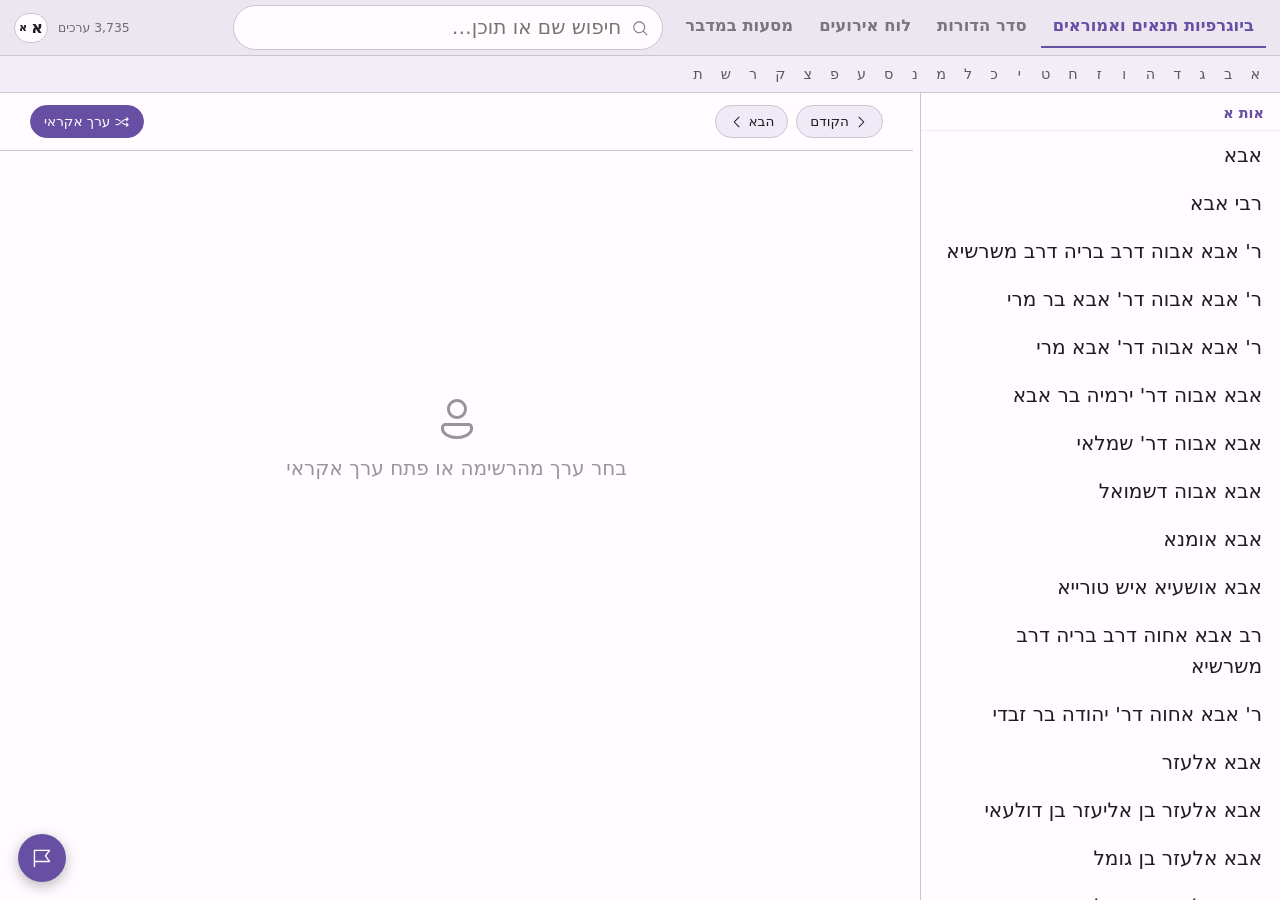
==== src/index.html @ cc77c382 "גרסה ראשונה במאגר" ====
<!DOCTYPE html>
<html lang="he" dir="rtl">
<head>
<meta charset="UTF-8" />
<meta name="viewport" content="width=device-width, initial-scale=1.0" />
<title>ביוגרפיות תנאים ואמוראים</title>
<link rel="stylesheet" href="css/style.css" />
</head>
<body>
<div class="wrap">
  <div class="topbar">
    <div class="tabs" id="tabs">
      <button class="tab active" type="button" data-tab="bio">ביוגרפיות תנאים ואמוראים</button>
      <button class="tab" type="button" data-tab="seder">סדר הדורות</button>
      <button class="tab" type="button" data-tab="events">לוח אירועים</button>
      <button class="tab" type="button" data-tab="masaot">מסעות במדבר</button>
    </div>
    <label class="search" id="bioSearch">
      <span class="ic" id="searchIcon"></span>
      <input id="q" type="search" placeholder="חיפוש שם או תוכן…" autocomplete="off" />
      <button class="clearbtn" id="clearBtn" type="button" hidden aria-label="נקה חיפוש" title="נקה חיפוש"></button>
    </label>
    <label class="search" id="sederSearch">
      <span class="ic" id="sederSIcon"></span>
      <input id="sederQ" type="search" placeholder="חיפוש שם, אירוע או תקופה…" autocomplete="off" />
      <button class="clearbtn" id="sederClear" type="button" hidden aria-label="נקה חיפוש" title="נקה חיפוש"></button>
    </label>
    <label class="search" id="eventsSearch">
      <span class="ic" id="eventsSIcon"></span>
      <input id="eventsQ" type="search" placeholder="חיפוש אירוע, מקור או תאריך…" autocomplete="off" />
      <button class="clearbtn" id="eventsClear" type="button" hidden aria-label="נקה חיפוש" title="נקה חיפוש"></button>
    </label>
    <label class="search" id="masaotSearch">
      <span class="ic" id="masaotSIcon"></span>
      <input id="masaotQ" type="search" placeholder="חיפוש תחנה, פרשה או מקור…" autocomplete="off" />
      <button class="clearbtn" id="masaotClear" type="button" hidden aria-label="נקה חיפוש" title="נקה חיפוש"></button>
    </label>
    <span id="count"></span>
    <span id="sederCount" class="seder-count"></span>
    <span id="eventsCount" class="seder-count"></span>
    <span id="masaotCount" class="seder-count"></span>
    <button class="fontbtn" id="fontBtn" title="גופן וגודל טקסט" aria-label="גופן וגודל טקסט">א<span style="font-size:.7em">א</span></button>
    <div class="fontpanel" id="fontPanel" hidden>
      <div class="fp-row">
        <label for="fpFamily">גופן</label>
        <input id="fpFamily" class="fp-family" list="fpFontList" placeholder="ברירת מחדל (גופן המערכת)" autocomplete="off" spellcheck="false" />
        <datalist id="fpFontList">
          <option value="David"></option>
          <option value="Frank Ruhl Libre"></option>
          <option value="FrankRuhlCLM"></option>
          <option value="Narkisim"></option>
          <option value="Gisha"></option>
          <option value="Miriam"></option>
          <option value="Arial"></option>
          <option value="Times New Roman"></option>
          <option value="Calibri"></option>
          <option value="Segoe UI"></option>
        </datalist>
        <button class="fp-load" id="fpLoadFonts" type="button">טען את כל הגופנים שבמחשב</button>
        <div class="fp-hint" id="fpFontHint">אפשר להקליד שם של כל גופן שמותקן במחשב, או לבחור מהרשימה.</div>
      </div>
      <div class="fp-row">
        <label class="fp-check"><input type="checkbox" id="fpHeadings" /> החל גם על הכותרות והממשק</label>
      </div>
      <div class="fp-row">
        <label for="fpSize">גודל טקסט</label>
        <div class="fp-size">
          <input type="range" id="fpSize" min="14" max="30" step="1" />
          <span class="fp-val" id="fpSizeVal"></span>
        </div>
      </div>
      <div class="fp-row">
        <button class="fp-reset" id="fpReset">איפוס לברירת מחדל</button>
      </div>
    </div>
  </div>
  <nav class="azbar" id="azbar"></nav>
  <div class="main" id="main">
    <section class="pane-list">
      <div class="scroll" id="scroll">
        <div class="list" id="list"></div>
      </div>
    </section>
    <div class="divider" id="divider" title="גרור לכוונון רוחב העמודה"></div>
    <section class="pane-detail" id="detail">
      <div class="detail-nav" id="dnav" hidden>
        <button class="navbtn navlist" id="navList"></button>
        <button class="navbtn" id="navBack" title="הערך הקודם שנצפה"></button>
        <button class="navbtn" id="navFwd" title="הערך הבא / אקראי"></button>
        <span class="spacer"></span>
        <button class="navbtn rand" id="navRand"></button>
      </div>
      <div class="dcontent" id="dcontent">
        <div class="placeholder"><span class="big" id="phIcon"></span>
          <div>בחר ערך מהרשימה או פתח ערך אקראי</div></div>
      </div>
    </section>
  </div>
  <div class="seder-view" id="sederView" hidden>
    <div class="seder-layout">
      <nav class="sidenav" id="sederNav"></nav>
      <div class="seder-wrap" id="sederApp"></div>
    </div>
    <div class="scrim" id="sederScrim"></div>
    <aside class="drawer" id="sederDrawer">
      <div class="drawer-head">
        <button class="drawer-close" id="sederDrawerClose" aria-label="סגור"></button>
        <div class="t" id="sederDrawerTitle"></div>
      </div>
      <div class="drawer-body" id="sederDrawerBody"></div>
    </aside>
  </div>
  <div class="seder-view events-view" id="eventsView" hidden>
    <div class="seder-layout">
      <nav class="sidenav" id="eventsNav"></nav>
      <div class="seder-wrap" id="eventsApp"></div>
    </div>
  </div>
  <div class="seder-view masaot-view" id="masaotView" hidden>
    <div class="seder-layout">
      <nav class="sidenav" id="masaotNav"></nav>
      <div class="seder-wrap" id="masaotApp"></div>
    </div>
  </div>
</div>

<!-- כפתור צף: דיווח על שגיאה בתוכן (פינה שמאלית-תחתונה) -->
<button class="report-fab" id="reportFab" type="button" title="דיווח על שגיאה בתוכן" aria-label="דיווח על שגיאה בתוכן"></button>

<!-- חלונית דיווח על שגיאה בתוכן -->
<div class="report-overlay" id="reportOverlay" hidden>
  <div class="report-modal" role="dialog" aria-modal="true" aria-labelledby="reportTitle">
    <div class="report-head">
      <span class="report-head-ic" id="reportHeadIc"></span>
      <div class="report-head-text">
        <div class="report-title" id="reportTitle">דיווח על שגיאה בתוכן</div>
        <div class="report-subtitle">עזרו לנו לשפר את דיוק הביוגרפיות</div>
      </div>
      <button class="report-close" id="reportClose" type="button" aria-label="סגור"></button>
    </div>

    <div class="report-body">
      <div class="report-context" id="reportContext" hidden></div>

      <div class="rf-group">
        <label class="rf-label" for="rfName">שם מלא <span class="rf-req">*</span></label>
        <input class="rf-input" type="text" id="rfName" placeholder="ישראל ישראלי" autocomplete="name">
      </div>

      <div class="rf-group">
        <label class="rf-label" for="rfEmail">כתובת מייל <span class="rf-req">*</span></label>
        <input class="rf-input" type="email" id="rfEmail" placeholder="israel@example.com" autocomplete="email" dir="ltr">
      </div>

      <div class="rf-group">
        <label class="rf-label" for="rfDetails">פרטי הדיווח <span class="rf-req">*</span></label>
        <textarea class="rf-input rf-textarea" id="rfDetails" placeholder="תארו את השגיאה — באיזה ערך, מה כתוב, ומה התיקון הנכון."></textarea>
      </div>

      <div class="report-status" id="reportStatus"></div>
    </div>

    <div class="report-actions">
      <button class="rf-btn rf-btn-send" id="rfSend" type="button"></button>
      <button class="rf-btn rf-btn-cancel" id="rfCancel" type="button">ביטול</button>
    </div>
  </div>
</div>

<script src="data/bio-data.js"></script>
<script src="data/bio-enrich.js"></script>
<script src="data/events-data.js"></script>
<script src="data/masaot-data.js"></script>
<script src="seder-hadorot/seder-list.js"></script>
<script src="js/icons.js"></script>
<script src="js/common.js"></script>
<script src="js/app.js"></script>
</body>
</html>
---- src/css/style.css ----
:root{
  /* ערכי ברירת מחדל — יוחלפו בזמן ריצה מתוך plugin.boot / theme.changed */
  --c-primary:#6750A4; --c-on-primary:#fff;
  --c-surface:#FFFBFE; --c-on-surface:#1C1B1F;
  --c-surface-2:#F3EDF7; --c-topbar:#ECE6F0; --c-outline:#CAC4D0;
  --c-primary-subtle:rgba(103,80,164,.10); --c-error:#B3261E;
  /* גופנים זהים לתוסף סידורון */
  --ui-font:system-ui,-apple-system,'Segoe UI','Noto Sans Hebrew',sans-serif;
  --prayer-font:system-ui,-apple-system,'Segoe UI','Noto Sans Hebrew',sans-serif;
  --fs:20px; --fs-ui:20px; --radius:14px;
}
*{box-sizing:border-box}
html,body{height:100%;margin:0}
html,body{overflow-y:auto}            /* חובה ל-WebView של אוצריא */
body{
  direction:rtl; font-family:var(--prayer-font); font-size:var(--fs);
  background:var(--c-surface); color:var(--c-on-surface);
  line-height:1.55; overflow-x:hidden;
}
/* ממשק (סרגלים, כפתורים, חיפוש) — גופן ה-UI */
.topbar, .azbar, .navbtn, #count{font-family:var(--ui-font)}

/* ---- מבנה ---- */
.wrap{display:flex; flex-direction:column; height:100%}
.main{flex:1; display:flex; min-height:0; position:relative}
.pane-list{
  width:360px; min-width:150px; max-width:75%;
  display:flex; flex-direction:column; border-left:1px solid var(--c-outline);
}
.scroll{flex:1; overflow-y:auto; overflow-x:hidden; position:relative}
.pane-detail{flex:1; min-width:0; overflow-y:auto; padding:0}

/* ---- מפריד נגרר בין עמודת השמות לתוכן ---- */
.divider{
  flex:0 0 7px; align-self:stretch; cursor:col-resize; position:relative; z-index:6;
  background:transparent; touch-action:none; -webkit-user-select:none; user-select:none;
}
.divider::before{
  content:""; position:absolute; top:0; bottom:0; right:50%; width:2px;
  transform:translateX(50%); background:transparent; transition:background .12s;
}
.divider:hover::before, .divider.dragging::before{background:var(--c-primary)}

/* ---- פאנל בחירת גופן ---- */
.fontpanel{
  position:absolute; top:calc(100% + 6px); inset-inline-end:10px; z-index:30;
  width:250px; background:var(--c-surface); color:var(--c-on-surface);
  border:1px solid var(--c-outline); border-radius:12px;
  box-shadow:0 8px 28px rgba(0,0,0,.18); padding:12px 14px;
  font-family:var(--ui-font); font-size:.8em;
}
.fontpanel[hidden]{display:none}
.fontpanel .fp-row{display:flex; flex-direction:column; gap:5px; margin-bottom:12px}
.fontpanel .fp-row:last-child{margin-bottom:0}
.fontpanel label{font-weight:700; opacity:.8}
.fontpanel select,
.fontpanel .fp-family{
  font:inherit; padding:6px 8px; border-radius:8px; width:100%;
  border:1px solid var(--c-outline); background:var(--c-surface); color:inherit;
}
.fontpanel .fp-load{
  font:inherit; font-size:.92em; cursor:pointer; width:100%; margin-top:6px;
  padding:6px 8px; border-radius:8px; border:1px solid var(--c-outline);
  background:var(--c-primary-subtle); color:inherit; transition:background .12s, color .12s;
}
.fontpanel .fp-load:hover:not(:disabled){background:var(--c-primary); color:var(--c-on-primary)}
.fontpanel .fp-load:disabled{opacity:.6; cursor:default}
.fontpanel .fp-hint{font-size:.82em; opacity:.6; margin-top:6px; line-height:1.35}
.fontpanel .fp-check{display:flex; align-items:center; gap:7px; cursor:pointer; font-weight:700; opacity:.85}
.fontpanel .fp-check input{accent-color:var(--c-primary); width:auto; cursor:pointer; margin:0}
.fontpanel .fp-size{display:flex; align-items:center; gap:8px}
.fontpanel input[type=range]{flex:1; accent-color:var(--c-primary)}
.fontpanel .fp-val{min-width:42px; text-align:center; opacity:.7}
.fontpanel .fp-reset{
  font:inherit; cursor:pointer; width:100%; padding:7px; border-radius:8px;
  border:1px solid var(--c-outline); background:var(--c-primary-subtle); color:inherit;
}
.fontpanel .fp-reset:hover{background:var(--c-primary); color:var(--c-on-primary)}

/* ---- סרגל עליון + חיפוש ---- */
.topbar{
  display:flex; align-items:center; gap:10px; position:relative;
  padding:5px 14px; background:var(--c-topbar);
  border-bottom:1px solid var(--c-outline); font-size:var(--fs-ui);
}
.topbar h1{font-size:.9em; margin:0; font-weight:700; white-space:nowrap; opacity:.85}
.search{
  flex:0 1 430px; display:flex; align-items:center; gap:8px; cursor:text;
  background:var(--c-surface); border:1.5px solid var(--c-outline);
  border-radius:999px; padding:5px 13px; transition:border-color .15s;
}
.search:focus-within{border-color:var(--c-primary)}
.search input{flex:1; border:0; outline:0; background:transparent; font:inherit; color:inherit; min-width:0}
.search .ic{opacity:.55; display:inline-flex; pointer-events:none}
/* הסתרת כפתור הניקוי המובנה של הדפדפן (✕ כחול) — משתמשים באייקון FluentUI במקום */
.search input::-webkit-search-cancel-button,
.search input::-webkit-search-decoration{ -webkit-appearance:none; appearance:none; display:none; }
.search .clearbtn{
  flex:0 0 auto; display:inline-flex; align-items:center; justify-content:center;
  border:0; padding:0; margin:0; background:transparent; color:inherit;
  cursor:pointer; opacity:.5; border-radius:50%; transition:opacity .12s;
}
.search .clearbtn:hover{opacity:.9}
.search .clearbtn[hidden]{display:none}
#count{font-size:.62em; opacity:.6; white-space:nowrap; margin-inline-start:auto}
/* כפתור גופן */
.fontbtn{
  font-family:var(--ui-font); font-size:.8em; font-weight:700; cursor:pointer;
  display:inline-flex; align-items:center; justify-content:center; gap:4px;
  background:var(--c-surface); color:var(--c-on-surface);
  border:1.5px solid var(--c-outline); border-radius:999px;
  width:34px; height:30px; flex:0 0 auto; transition:border-color .15s,background .15s;
}
.fontbtn:hover{border-color:var(--c-primary); background:var(--c-primary-subtle)}

/* ---- מתג טאבים (ביוגרפיות / סדר הדורות) ---- */
.tabs{display:flex; gap:2px; flex:0 0 auto; font-family:var(--ui-font)}
.tabs .tab{
  font:inherit; font-size:.82em; font-weight:700; cursor:pointer; white-space:nowrap;
  background:transparent; color:var(--c-on-surface); opacity:.55;
  border:0; border-bottom:2.5px solid transparent; padding:6px 12px 7px;
  transition:opacity .12s, border-color .12s, color .12s;
}
.tabs .tab:hover{opacity:.85}
.tabs .tab.active{opacity:1; color:var(--c-primary); border-bottom-color:var(--c-primary)}

/* ---- תצוגת סדר הדורות (טאב נפרד) ---- */
.seder-view{flex:1; min-height:0; overflow-y:auto; overflow-x:hidden; background:var(--c-surface); font-size:var(--fs-ui)}
.seder-view[hidden]{display:none}
.main[hidden]{display:none}   /* גובר על .main{display:flex} */

/* מונה הערכים של סדר הדורות (בסרגל העליון, כמו #count) */
.seder-count{font-size:.62em; opacity:.6; white-space:nowrap; margin-inline-start:auto}

/* פריסה: ניווט בצד ימין + תוכן */
.seder-layout{display:flex; align-items:flex-start}
.seder-view .sidenav{flex:0 0 230px; position:sticky; top:0; align-self:flex-start;
  max-height:calc(100vh - 56px); overflow-y:auto; padding:14px 10px;
  border-inline-start:1px solid var(--c-outline); font-family:var(--ui-font)}
.seder-view .sn-title{font-size:.72em; font-weight:700; opacity:.5; padding:0 8px 6px}
.seder-view .sn-item{display:block; width:100%; text-align:start; cursor:pointer; border:0;
  background:transparent; color:var(--c-on-surface); font:inherit; font-size:.78em;
  padding:7px 10px; border-radius:8px; margin-bottom:1px; line-height:1.3;
  overflow-wrap:anywhere; word-break:break-word;
  border-inline-end:3px solid transparent; transition:background .1s, color .1s}
.seder-view .sn-item:hover{background:var(--c-primary-subtle)}
.seder-view .sn-item.active{background:var(--c-primary-subtle); color:var(--c-primary);
  font-weight:700; border-inline-end-color:var(--c-primary)}
.seder-wrap{flex:1; max-width:760px; margin:0 auto; padding:6px 18px 60px; min-width:0}

/* כותרת תקופה + ציר זמן */
.seder-view .period{position:sticky; top:0; z-index:3; display:flex; align-items:center; gap:10px;
  font-family:var(--ui-font); font-weight:700; font-size:.95em; color:var(--c-primary);
  background:var(--c-surface); padding:14px 2px 8px; margin-top:8px; overflow-wrap:anywhere}
.seder-view .period::after{content:""; flex:1; height:2px; background:var(--c-primary-subtle); border-radius:2px}
.seder-view .sanchor{height:0; overflow:hidden}
.seder-view .tl{position:relative; padding-inline-start:4px}
.seder-view .tl::before{content:""; position:absolute; top:2px; bottom:6px; right:16px; width:2px;
  background:linear-gradient(var(--c-primary-subtle),var(--c-outline),var(--c-primary-subtle))}
.seder-view .item{position:relative; display:flex; align-items:flex-start; gap:13px;
  padding:7px 6px 7px 4px; border-radius:12px; transition:background .12s}
.seder-view .item:hover{background:var(--c-primary-subtle)}
.seder-view .dot{position:relative; z-index:1; flex:0 0 auto; width:34px; height:34px; border-radius:50%;
  display:flex; align-items:center; justify-content:center; color:var(--c-primary);
  background:var(--c-surface); border:2px solid var(--c-primary)}
.seder-view .dot svg{display:block}
.seder-view .body{flex:1; padding-top:3px; min-width:0}
.seder-view .line{display:flex; align-items:center; gap:9px; flex-wrap:wrap}
.seder-view .nm{font-weight:600}
.seder-view .yr{font-family:var(--ui-font); font-size:.82em; font-weight:700; color:var(--c-primary);
  background:var(--c-primary-subtle); border:0; border-radius:999px; padding:3px 12px;
  white-space:nowrap; letter-spacing:.3px; cursor:pointer; transition:background .1s}
.seder-view .yr:hover{background:var(--c-primary); color:var(--c-on-primary)}
/* טולטיפ מעוצב (במקום ה-title המובנה של הדפדפן) */
.seder-view .yr[data-tip]{position:relative}
.seder-view .yr[data-tip]::after{
  content:attr(data-tip); position:absolute; top:calc(100% + 8px); right:50%; transform:translateX(50%);
  background:var(--c-on-surface); color:var(--c-surface); font-family:var(--ui-font);
  font-size:11px; font-weight:600; letter-spacing:0; white-space:nowrap; padding:4px 9px; border-radius:7px;
  box-shadow:0 3px 12px rgba(0,0,0,.24); z-index:25; pointer-events:none; opacity:0; transition:opacity .12s}
.seder-view .yr[data-tip]::before{
  content:""; position:absolute; top:calc(100% + 3px); right:50%; transform:translateX(50%) rotate(45deg);
  width:9px; height:9px; background:var(--c-on-surface); z-index:25; pointer-events:none; opacity:0; transition:opacity .12s}
.seder-view .yr[data-tip]:hover::after,
.seder-view .yr[data-tip]:hover::before{opacity:1; transition-delay:.3s}
.seder-view .desc{font-size:.82em; opacity:.6; margin-top:2px}
.seder-view .empty{padding:40px; text-align:center; opacity:.5; font-family:var(--ui-font)}

/* חלונית "בני התקופה" — נפתחת משמאל */
.seder-view .scrim{position:fixed; inset:0; background:rgba(0,0,0,.28); z-index:39;
  opacity:0; pointer-events:none; transition:opacity .2s}
.seder-view .scrim.open{opacity:1; pointer-events:auto}
.seder-view .drawer{position:fixed; top:0; bottom:0; left:0; width:360px; max-width:86vw;
  background:var(--c-surface); color:var(--c-on-surface); box-shadow:4px 0 28px rgba(0,0,0,.22);
  transform:translateX(-100%); transition:transform .22s; z-index:40; display:flex; flex-direction:column}
.seder-view .drawer.open{transform:none}
.seder-view .drawer-head{display:flex; align-items:center; gap:10px; padding:13px 16px; font-family:var(--ui-font);
  background:var(--c-surface-2); border-bottom:1px solid var(--c-outline)}
.seder-view .drawer-head .t{flex:1; font-weight:700; font-size:.9em}
.seder-view .drawer-head .t small{display:block; font-weight:400; opacity:.6; font-size:.8em}
.seder-view .drawer-close{cursor:pointer; border:0; background:transparent; color:inherit; display:inline-flex; opacity:.6}
.seder-view .drawer-close:hover{opacity:1}
.seder-view .drawer-body{flex:1; overflow-y:auto; padding:4px 0}
.seder-view .d-row{display:flex; align-items:center; gap:10px; padding:8px 16px; border-bottom:1px solid var(--c-outline)}
.seder-view .d-ic{flex:0 0 auto; width:28px; height:28px; border-radius:50%; display:flex; align-items:center;
  justify-content:center; color:var(--c-primary); background:var(--c-surface-2)}
.seder-view .d-ic svg{display:block}
.seder-view .d-nm{flex:1; font-weight:600}
.seder-view .d-nm small{font-weight:400; opacity:.6}
.seder-view .d-yr{font-family:var(--ui-font); font-size:.72em; font-weight:700; color:var(--c-primary)}

/* החלפת פקדי הסרגל העליון לפי הטאב הפעיל (כפתור הגופן נשאר בכל המצבים) */
body.mode-seder .azbar,
body.mode-events .azbar,
body.mode-seder #bioSearch,
body.mode-events #bioSearch,
body.mode-seder #count,
body.mode-events #count{display:none}
body:not(.mode-seder) #sederSearch,
body:not(.mode-seder) #sederCount{display:none}
body:not(.mode-events) #eventsSearch,
body:not(.mode-events) #eventsCount{display:none}
body.mode-masaot .azbar,
body.mode-masaot #bioSearch,
body.mode-masaot #count{display:none}
body:not(.mode-masaot) #masaotSearch,
body:not(.mode-masaot) #masaotCount{display:none}

/* ---- תצוגת "לוח אירועים" (בנויה על מבנה seder-view המשותף) ---- */
.events-view .evdesc{opacity:1; font-size:.92em; margin-top:3px}
.events-view .evsrc{opacity:.6; font-size:.9em}

/* ---- תגית פרשה (בסדר הדורות ובמסעות) ---- */
.seder-view .prsh{font-family:var(--ui-font); font-size:.72em; font-weight:700; color:var(--c-primary);
  background:var(--c-surface); border:1px solid var(--c-primary); border-radius:999px; padding:2px 10px; white-space:nowrap; margin-inline-start:4px; cursor:pointer}
.seder-view .prsh:hover{background:var(--c-primary); color:var(--c-on-primary)}
.masaot-view .item{cursor:pointer}
.masaot-view .item:hover{background:var(--c-primary-subtle)}
/* ---- תצוגת "מסעות במדבר" (בנויה על מבנה seder-view המשותף) ---- */
.masaot-view .mnum{display:inline-flex; align-items:center; justify-content:center; min-width:22px; height:22px;
  padding:0 6px; border-radius:999px; background:var(--c-primary); color:var(--c-on-primary);
  font-family:var(--ui-font); font-size:.72em; font-weight:700; margin-inline-end:7px}
.masaot-view .mref{opacity:.6; font-size:.9em}

/* ---- סרגל אותיות אופקי ---- */
.azbar{
  display:flex; flex-wrap:nowrap; gap:2px; overflow-x:auto;
  padding:5px 12px; background:var(--c-surface-2);
  border-bottom:1px solid var(--c-outline); font-size:calc(var(--fs-ui) * .72); scrollbar-width:thin;
}
.azbar.hidden{display:none}
.azbar span{cursor:pointer; padding:2px 8px; border-radius:8px; opacity:.7; flex:0 0 auto; min-width:1.6em; text-align:center}
.azbar span:hover{background:var(--c-primary); color:var(--c-on-primary); opacity:1}

/* ---- רשימה ---- */
.list .letter{
  position:sticky; top:0; z-index:2;
  background:var(--c-surface); color:var(--c-primary);
  font-size:.72em; font-weight:700; padding:9px 16px 5px;
  border-bottom:1px solid var(--c-primary-subtle);
}
.row{
  display:flex; align-items:center; gap:8px;
  padding:8px 12px; margin:1px 6px; cursor:pointer;
  border-radius:9px; border-inline-end:3px solid transparent;
  transition:background .1s, color .1s;
}
.row:hover{background:var(--c-primary-subtle)}
.row.active{background:var(--c-primary-subtle); color:var(--c-primary); font-weight:700; border-inline-end-color:var(--c-primary)}
.row .nm{flex:1}
.badge{font-size:.62em; background:var(--c-primary); color:var(--c-on-primary); border-radius:999px; padding:1px 8px; opacity:.85}
.empty{padding:40px 16px; text-align:center; opacity:.6}

/* ---- סרגל ניווט בפאנל התוכן ---- */
.detail-nav{
  display:flex; gap:8px; align-items:center; flex-wrap:wrap;
  position:sticky; top:0; z-index:3; background:var(--c-surface);
  padding:12px 30px; border-bottom:1px solid var(--c-outline);
}
.dcontent{padding:18px 30px 32px}
.navbtn{
  font:inherit; font-size:calc(var(--fs-ui) * .68); cursor:pointer; white-space:nowrap;
  display:inline-flex; align-items:center; gap:4px;
  background:var(--c-primary-subtle); color:var(--c-on-surface);
  border:1px solid var(--c-outline); border-radius:999px; padding:5px 13px;
}
.navbtn:hover:not(:disabled){background:var(--c-primary); color:var(--c-on-primary)}
.navbtn:disabled{opacity:.35; cursor:default}
.navbtn.rand{background:var(--c-primary); color:var(--c-on-primary); border-color:var(--c-primary)}
.spacer{flex:1}

/* ---- ערך ---- */
.detail-head{display:flex; align-items:center; gap:14px; margin:0 0 18px}
.detail-ic{flex:0 0 auto; width:46px; height:46px; border-radius:50%;
  display:flex; align-items:center; justify-content:center;
  color:var(--c-primary); background:var(--c-primary-subtle)}
.detail-ic svg{display:block}
.detail-head-t{min-width:0}
.detail-name{font-size:1.5em; font-weight:700; color:var(--c-primary); margin:0}
.detail-sub{font-size:calc(var(--fs-ui) * .7); opacity:.55; margin-top:3px; font-family:var(--ui-font)}
.placeholder{height:60vh; display:flex; align-items:center; justify-content:center; flex-direction:column; gap:10px; opacity:.45; text-align:center}
.body{font-size:1.02em}

/* ---- העשרה: צ'יפים + מופעים + תיבת עובדה (תנאים/אמוראים נבחרים) ---- */
.meta-chips{display:flex; flex-wrap:wrap; gap:7px; margin:2px 0 12px; font-family:var(--ui-font); font-size:var(--fs-ui)}
.meta-chip{font-size:.6em; font-weight:700; border-radius:999px; padding:4px 12px;
  background:var(--c-primary-subtle); color:var(--c-primary); cursor:pointer; transition:background .1s, color .1s, box-shadow .1s}
.meta-chip:hover{background:var(--c-primary); color:var(--c-on-primary)}
.meta-chip.type{background:var(--c-primary); color:var(--c-on-primary)}
.meta-chip.type:hover{box-shadow:0 2px 6px rgba(0,0,0,.25)}
.meta-cite{font-family:var(--ui-font); font-size:calc(var(--fs-ui) * .62); opacity:.62; margin:-4px 0 14px}
.meta-cite b{color:var(--c-primary); opacity:1}
.meta-fact{display:flex; gap:12px; align-items:flex-start; background:var(--c-primary-subtle);
  border-radius:14px; padding:13px 15px; margin:0 0 16px; font-size:.92em}
.meta-fact .ic{flex:0 0 auto; width:30px; height:30px; border-radius:50%; background:var(--c-surface);
  color:var(--c-primary); display:inline-flex; align-items:center; justify-content:center}
.meta-fact .ic svg{display:block}

/* ---- קישורים ---- */
.xref{color:var(--c-primary); font-weight:600; cursor:pointer; text-decoration:none; border-bottom:1px dashed var(--c-primary)}
.xref:hover{background:var(--c-primary-subtle)}
.src{color:var(--c-primary); cursor:pointer; text-decoration:none; border-bottom:1px dotted var(--c-primary); opacity:.9}
.src:hover{background:var(--c-primary-subtle)}

/* ---- אייקונים ---- */
.ic-svg{display:inline-block; vertical-align:middle; flex:0 0 auto}

/* ===========================================================================
 *  דיווח על שגיאה בתוכן — כפתור צף + חלונית מודאל
 * ========================================================================= */
/* כפתור צף בפינה השמאלית-התחתונה */
.report-fab{
  position:fixed; left:18px; bottom:18px; z-index:50;
  width:48px; height:48px; border-radius:50%;
  display:inline-flex; align-items:center; justify-content:center;
  background:var(--c-primary); color:var(--c-on-primary);
  border:0; cursor:pointer; box-shadow:0 4px 14px rgba(0,0,0,.28);
  transition:transform .12s, box-shadow .12s, opacity .12s;
}
.report-fab:hover{transform:translateY(-2px); box-shadow:0 6px 18px rgba(0,0,0,.34)}
.report-fab:active{transform:translateY(0)}
.report-fab svg{display:block}

/* שכבת רקע + מרכוז */
.report-overlay{
  position:fixed; inset:0; z-index:60; display:flex; align-items:center; justify-content:center;
  padding:20px; background:rgba(0,0,0,.45); direction:rtl; font-family:var(--ui-font);
}
.report-overlay[hidden]{display:none}

/* החלונית עצמה */
.report-modal{
  width:100%; max-width:430px; max-height:calc(100vh - 40px); overflow-y:auto;
  background:var(--c-surface); color:var(--c-on-surface);
  border:1px solid var(--c-outline); border-radius:var(--radius);
  box-shadow:0 12px 40px rgba(0,0,0,.3);
  animation:reportIn .16s cubic-bezier(.4,0,.2,1);
}
@keyframes reportIn{from{opacity:0; transform:scale(.96) translateY(8px)} to{opacity:1; transform:none}}

/* כותרת */
.report-head{display:flex; align-items:flex-start; gap:12px; padding:16px 18px 12px; border-bottom:1px solid var(--c-outline)}
.report-head-ic{flex:0 0 auto; width:38px; height:38px; border-radius:50%;
  display:inline-flex; align-items:center; justify-content:center;
  background:var(--c-primary-subtle); color:var(--c-primary)}
.report-head-ic svg{display:block}
.report-head-text{flex:1; min-width:0}
.report-title{font-weight:700; font-size:1em; color:var(--c-primary)}
.report-subtitle{font-size:.72em; opacity:.6; margin-top:2px}
.report-close{flex:0 0 auto; cursor:pointer; border:0; background:transparent; color:inherit;
  display:inline-flex; opacity:.55; padding:2px; border-radius:8px; transition:opacity .12s, background .12s}
.report-close:hover{opacity:1; background:var(--c-primary-subtle)}

/* גוף */
.report-body{padding:14px 18px 4px}
.report-context{display:flex; align-items:center; gap:8px; font-size:.78em;
  background:var(--c-primary-subtle); color:var(--c-on-surface);
  border-radius:10px; padding:9px 12px; margin-bottom:14px}
.report-context[hidden]{display:none}
.report-context b{color:var(--c-primary)}

.rf-group{margin-bottom:13px}
.rf-label{display:block; font-size:.76em; font-weight:700; opacity:.75; margin-bottom:5px}
.rf-req{color:var(--c-error)}
.rf-input{
  width:100%; font:inherit; font-size:.86em; color:inherit;
  background:var(--c-surface); border:1.5px solid var(--c-outline); border-radius:10px;
  padding:10px 13px; outline:0; transition:border-color .15s, box-shadow .15s;
}
.rf-input:focus{border-color:var(--c-primary); box-shadow:0 0 0 2px var(--c-primary-subtle)}
.rf-input::placeholder{opacity:.5}
.rf-textarea{resize:vertical; min-height:110px; line-height:1.5}
input.rf-input[type=email]{text-align:right}

/* הודעת מצב */
.report-status{font-size:.8em; font-weight:600; border-radius:9px; padding:0; margin-top:2px; min-height:0}
.report-status.error{padding:9px 12px; margin-bottom:6px; color:var(--c-error); background:rgba(179,38,30,.1); border:1px solid rgba(179,38,30,.25)}
.report-status.success{padding:9px 12px; margin-bottom:6px; color:#1a6b1a; background:rgba(0,120,0,.1); border:1px solid rgba(0,120,0,.25)}
body.dark .report-status.success{color:#7dda7d}

/* כפתורי פעולה */
.report-actions{display:flex; flex-direction:column; gap:8px; padding:6px 18px 18px}
.rf-btn{font:inherit; font-size:.9em; font-weight:700; cursor:pointer; border-radius:999px;
  display:inline-flex; align-items:center; justify-content:center; gap:8px; padding:11px 20px;
  transition:opacity .15s, background .15s, box-shadow .15s}
.rf-btn-send{background:var(--c-primary); color:var(--c-on-primary); border:0}
.rf-btn-send:hover:not(:disabled){opacity:.9; box-shadow:0 2px 8px rgba(0,0,0,.18)}
.rf-btn-send:disabled{opacity:.4; cursor:default}
.rf-btn-send svg{display:block}
.rf-btn-cancel{background:transparent; color:var(--c-on-surface); border:1.5px solid var(--c-outline)}
.rf-btn-cancel:hover{background:var(--c-primary-subtle)}

/* ---- רספונסיבי (מובייל / מסך צר) ---- */
.navlist{display:none}
@media(max-width:720px){
  .divider{display:none}
  .pane-list{width:100%!important; max-width:100%; border:0}
  .pane-detail{position:absolute; inset:0; background:var(--c-surface);
    transform:translateX(-100%); transition:transform .25s; z-index:10}
  .main.show-detail .pane-detail{transform:translateX(0)}
  .navlist{display:inline-flex}
  .dcontent{padding:14px 16px 28px}
  .detail-nav{padding:10px 16px}
  .detail-ic{width:40px; height:40px}
  .detail-name{font-size:1.3em}
}
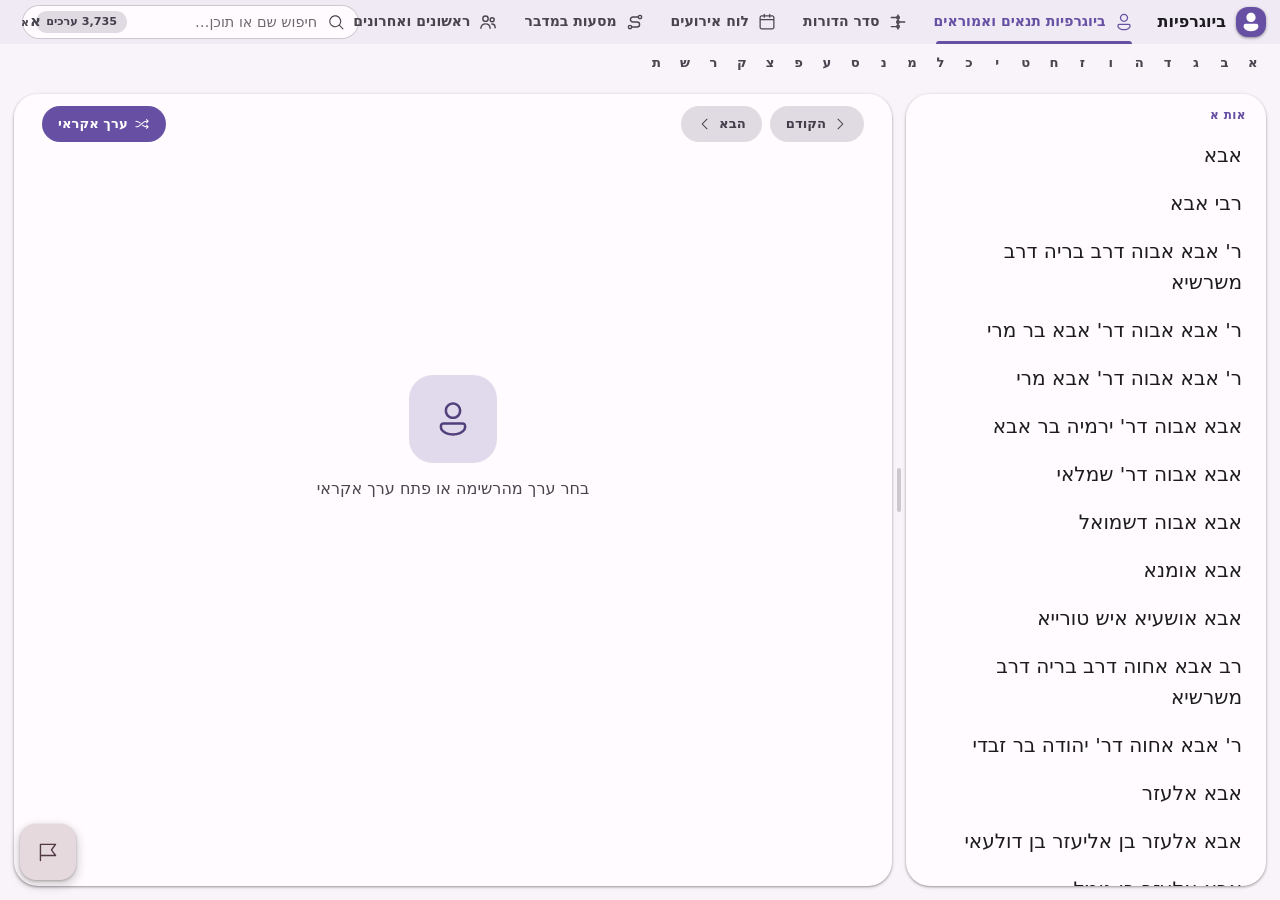
==== commit 36003b44: "ביוגרפיות v2.3.3: לשונית "ראשונים ואחרונים" ועיצוב מחדש - לשונית חדשה עם כ-56 אלף רבנים: חיפוש בשם/כ" ====
--- a/src/index.html
+++ b/src/index.html
@@ -5,41 +5,54 @@
 <meta name="viewport" content="width=device-width, initial-scale=1.0" />
 <title>ביוגרפיות תנאים ואמוראים</title>
 <link rel="stylesheet" href="css/style.css" />
+<link rel="stylesheet" href="css/rabbis.css" />
 </head>
 <body>
 <div class="wrap">
-  <div class="topbar">
-    <div class="tabs" id="tabs">
-      <button class="tab active" type="button" data-tab="bio">ביוגרפיות תנאים ואמוראים</button>
-      <button class="tab" type="button" data-tab="seder">סדר הדורות</button>
-      <button class="tab" type="button" data-tab="events">לוח אירועים</button>
-      <button class="tab" type="button" data-tab="masaot">מסעות במדבר</button>
+  <header class="topbar">
+    <div class="appbar">
+      <div class="brand"><span class="brand-ic" id="brandIc"></span><span class="brand-t">ביוגרפיות</span></div>
+      <div class="searches">
+        <label class="search" id="bioSearch">
+          <span class="ic" id="searchIcon"></span>
+          <input id="q" type="search" placeholder="חיפוש שם או תוכן…" autocomplete="off" />
+          <span id="count"></span>
+          <button class="clearbtn" id="clearBtn" type="button" hidden aria-label="נקה חיפוש" title="נקה חיפוש"></button>
+        </label>
+        <label class="search" id="sederSearch">
+          <span class="ic" id="sederSIcon"></span>
+          <input id="sederQ" type="search" placeholder="חיפוש שם, אירוע או תקופה…" autocomplete="off" />
+          <span id="sederCount" class="seder-count"></span>
+          <button class="clearbtn" id="sederClear" type="button" hidden aria-label="נקה חיפוש" title="נקה חיפוש"></button>
+        </label>
+        <label class="search" id="eventsSearch">
+          <span class="ic" id="eventsSIcon"></span>
+          <input id="eventsQ" type="search" placeholder="חיפוש אירוע, מקור או תאריך…" autocomplete="off" />
+          <span id="eventsCount" class="seder-count"></span>
+          <button class="clearbtn" id="eventsClear" type="button" hidden aria-label="נקה חיפוש" title="נקה חיפוש"></button>
+        </label>
+        <label class="search" id="masaotSearch">
+          <span class="ic" id="masaotSIcon"></span>
+          <input id="masaotQ" type="search" placeholder="חיפוש תחנה, פרשה או מקור…" autocomplete="off" />
+          <span id="masaotCount" class="seder-count"></span>
+          <button class="clearbtn" id="masaotClear" type="button" hidden aria-label="נקה חיפוש" title="נקה חיפוש"></button>
+        </label>
+        <label class="search" id="rbSearch">
+          <span class="ic" id="rbSIcon"></span>
+          <input id="rbQ" type="search" placeholder="חיפוש רב, כינוי או ספר…" autocomplete="off" />
+          <span id="rbCount" class="seder-count"></span>
+          <button class="clearbtn" id="rbClear" type="button" hidden aria-label="נקה חיפוש" title="נקה חיפוש"></button>
+        </label>
+      </div>
+      <button class="fontbtn" id="fontBtn" title="גופן וגודל טקסט" aria-label="גופן וגודל טקסט">א<span>א</span></button>
     </div>
-    <label class="search" id="bioSearch">
-      <span class="ic" id="searchIcon"></span>
-      <input id="q" type="search" placeholder="חיפוש שם או תוכן…" autocomplete="off" />
-      <button class="clearbtn" id="clearBtn" type="button" hidden aria-label="נקה חיפוש" title="נקה חיפוש"></button>
-    </label>
-    <label class="search" id="sederSearch">
-      <span class="ic" id="sederSIcon"></span>
-      <input id="sederQ" type="search" placeholder="חיפוש שם, אירוע או תקופה…" autocomplete="off" />
-      <button class="clearbtn" id="sederClear" type="button" hidden aria-label="נקה חיפוש" title="נקה חיפוש"></button>
-    </label>
-    <label class="search" id="eventsSearch">
-      <span class="ic" id="eventsSIcon"></span>
-      <input id="eventsQ" type="search" placeholder="חיפוש אירוע, מקור או תאריך…" autocomplete="off" />
-      <button class="clearbtn" id="eventsClear" type="button" hidden aria-label="נקה חיפוש" title="נקה חיפוש"></button>
-    </label>
-    <label class="search" id="masaotSearch">
-      <span class="ic" id="masaotSIcon"></span>
-      <input id="masaotQ" type="search" placeholder="חיפוש תחנה, פרשה או מקור…" autocomplete="off" />
-      <button class="clearbtn" id="masaotClear" type="button" hidden aria-label="נקה חיפוש" title="נקה חיפוש"></button>
-    </label>
-    <span id="count"></span>
-    <span id="sederCount" class="seder-count"></span>
-    <span id="eventsCount" class="seder-count"></span>
-    <span id="masaotCount" class="seder-count"></span>
-    <button class="fontbtn" id="fontBtn" title="גופן וגודל טקסט" aria-label="גופן וגודל טקסט">א<span style="font-size:.7em">א</span></button>
+    <div class="tabs" id="tabs" role="tablist">
+      <button class="tab active" type="button" role="tab" data-tab="bio"><span class="tab-ic" data-ic="person"></span><span>ביוגרפיות תנאים ואמוראים</span></button>
+      <button class="tab" type="button" role="tab" data-tab="seder"><span class="tab-ic" data-ic="timeline"></span><span>סדר הדורות</span></button>
+      <button class="tab" type="button" role="tab" data-tab="events"><span class="tab-ic" data-ic="calendar"></span><span>לוח אירועים</span></button>
+      <button class="tab" type="button" role="tab" data-tab="masaot"><span class="tab-ic" data-ic="route"></span><span>מסעות במדבר</span></button>
+      <button class="tab" type="button" role="tab" data-tab="rb"><span class="tab-ic" data-ic="people"></span><span>ראשונים ואחרונים</span></button>
+    </div>
     <div class="fontpanel" id="fontPanel" hidden>
       <div class="fp-row">
         <label for="fpFamily">גופן</label>
@@ -73,7 +86,7 @@
         <button class="fp-reset" id="fpReset">איפוס לברירת מחדל</button>
       </div>
     </div>
-  </div>
+  </header>
   <nav class="azbar" id="azbar"></nav>
   <div class="main" id="main">
     <section class="pane-list">
@@ -122,6 +135,7 @@
       <div class="seder-wrap" id="masaotApp"></div>
     </div>
   </div>
+  <div class="rb-view" id="rbView" hidden></div>
 </div>
 
 <!-- כפתור צף: דיווח על שגיאה בתוכן (פינה שמאלית-תחתונה) -->
@@ -167,6 +181,10 @@
   </div>
 </div>
 
+<!-- otzaria-i18n:start -->
+<script src="i18n/en.js"></script>
+<script src="i18n/i18n.js"></script>
+<!-- otzaria-i18n:end -->
 <script src="data/bio-data.js"></script>
 <script src="data/bio-enrich.js"></script>
 <script src="data/events-data.js"></script>
@@ -174,6 +192,8 @@
 <script src="seder-hadorot/seder-list.js"></script>
 <script src="js/icons.js"></script>
 <script src="js/common.js"></script>
+<script src="js/rb-timeline.js"></script>
+<script src="js/rabbis.js"></script>
 <script src="js/app.js"></script>
 </body>
 </html>
--- a/src/css/style.css
+++ b/src/css/style.css
@@ -1,13 +1,94 @@
+/* ===========================================================================
+ *  ביוגרפיות — Material 3 (כיוון A): משטחים טונליים, כרטיסים מוגבהים, פינות גדולות.
+ *  כל הצבעים מגיעים מ-applyOtzariaTheme (app.js). כאן רק ברירות מחדל + נגזרות color-mix.
+ * ========================================================================= */
 :root{
-  /* ערכי ברירת מחדל — יוחלפו בזמן ריצה מתוך plugin.boot / theme.changed */
-  --c-primary:#6750A4; --c-on-primary:#fff;
-  --c-surface:#FFFBFE; --c-on-surface:#1C1B1F;
-  --c-surface-2:#F3EDF7; --c-topbar:#ECE6F0; --c-outline:#CAC4D0;
-  --c-primary-subtle:rgba(103,80,164,.10); --c-error:#B3261E;
-  /* גופנים זהים לתוסף סידורון */
-  --ui-font:system-ui,-apple-system,'Segoe UI','Noto Sans Hebrew',sans-serif;
+  /* ברירות מחדל (סגול M3, בהיר) — יוחלפו בזמן ריצה מה-API */
+  --c-primary:#6750A4; --c-on-primary:#FFFFFF;
+  --c-secondary:#625B71; --c-on-secondary:#FFFFFF;
+  --c-tertiary:#7D5260; --c-on-tertiary:#FFFFFF;
+  --c-surface:#FFFBFE; --c-on-surface:#1C1B1F; --c-on-surface-var:#49454F;
+  --c-outline:#79747E; --c-error:#B3261E; --c-on-error:#FFFFFF;
+  --c-shadow:#000000; --c-scrim:#000000;
+
+  /* נגזרות — נכנסות רק כשה-API לא סיפק את התפקיד */
+  --c-primary-container:color-mix(in srgb, var(--c-primary) 20%, var(--c-surface));
+  --c-on-primary-container:color-mix(in srgb, var(--c-primary) 70%, var(--c-on-surface));
+  --c-secondary-container:color-mix(in srgb, var(--c-secondary) 20%, var(--c-surface));
+  --c-on-secondary-container:color-mix(in srgb, var(--c-secondary) 55%, var(--c-on-surface));
+  --c-tertiary-container:color-mix(in srgb, var(--c-tertiary) 20%, var(--c-surface));
+  --c-on-tertiary-container:color-mix(in srgb, var(--c-tertiary) 55%, var(--c-on-surface));
+  --c-sc-lowest:var(--c-surface);
+  --c-sc-low:color-mix(in srgb, var(--c-primary) 4%, var(--c-surface));
+  --c-sc:color-mix(in srgb, var(--c-primary) 7%, var(--c-surface));
+  --c-sc-high:color-mix(in srgb, var(--c-primary) 10%, var(--c-surface));
+  --c-sc-highest:color-mix(in srgb, var(--c-primary) 13%, var(--c-surface));
+  --c-outline-var:color-mix(in srgb, var(--c-outline) 38%, var(--c-surface));
+  --c-error-container:color-mix(in srgb, var(--c-error) 16%, var(--c-surface));
+  --c-on-error-container:var(--c-error);
+  --c-inverse-surface:var(--c-on-surface); --c-inverse-on-surface:var(--c-surface);
+
+  /* מצבי אינטראקציה (state layers) וצללים */
+  --hover:color-mix(in srgb, var(--c-on-surface) 8%, transparent);
+  --press:color-mix(in srgb, var(--c-on-surface) 12%, transparent);
+  --tint:color-mix(in srgb, var(--c-primary) 12%, transparent);
+  --c-primary-subtle:var(--tint);
+  --sh1:0 1px 2px color-mix(in srgb, var(--c-shadow) 26%, transparent), 0 1px 3px 1px color-mix(in srgb, var(--c-shadow) 12%, transparent);
+  --sh2:0 1px 2px color-mix(in srgb, var(--c-shadow) 26%, transparent), 0 2px 6px 2px color-mix(in srgb, var(--c-shadow) 14%, transparent);
+  --sh3:0 4px 8px 3px color-mix(in srgb, var(--c-shadow) 14%, transparent), 0 1px 3px color-mix(in srgb, var(--c-shadow) 28%, transparent);
+
+  /* צבעי תקופות (ציר הדורות, שורות הרשימה, קו החיים) — נגזרים מתפקידי ה-theme.
+     --e1..--e6 הם כינויים נוחים לאותם ערכים (גאונים, ראשונים, אחרונים א׳/ב׳, קרוב, זמננו) */
+  --era-g:var(--c-tertiary);
+  --era-r:color-mix(in oklab, var(--c-tertiary) 50%, var(--c-primary));
+  --era-a:var(--c-primary);
+  --era-b:color-mix(in oklab, var(--c-primary) 55%, var(--c-secondary));
+  --era-c:var(--c-secondary);
+  --era-d:color-mix(in oklab, var(--c-secondary) 50%, var(--c-tertiary));
+  --era-none:var(--c-outline);
+  --e1:var(--era-g); --e2:var(--era-r); --e3:var(--era-a); --e4:var(--era-b); --e5:var(--era-c); --e6:var(--era-d);
+
+  /* צורות */
+  --r-sm:8px; --r-md:12px; --r-lg:16px; --r-xl:24px; --r-pill:999px;
+  --radius:var(--r-xl);
+  /* גופנים: ממשק (chrome) מול תוכן */
+  --ui-font-def:'Rubik', system-ui, -apple-system, 'Segoe UI', 'Noto Sans Hebrew', sans-serif;
+  --ui-font:var(--ui-font-def);
   --prayer-font:system-ui,-apple-system,'Segoe UI','Noto Sans Hebrew',sans-serif;
-  --fs:20px; --fs-ui:20px; --radius:14px;
+  --fs:20px; --fs-ui:20px;
+  --bar-h:44px;
+  --ease:cubic-bezier(.2,0,0,1);
+}
+:root.dark{
+  color-scheme:dark;
+  --c-primary:#D0BCFF; --c-on-primary:#381E72;
+  --c-secondary:#CCC2DC; --c-on-secondary:#332D41;
+  --c-tertiary:#EFB8C8; --c-on-tertiary:#492532;
+  --c-surface:#141218; --c-on-surface:#E6E0E9; --c-on-surface-var:#CAC4D0;
+  --c-outline:#938F99; --c-error:#F2B8B5; --c-on-error:#601410;
+  --c-primary-container:color-mix(in srgb, var(--c-primary) 28%, var(--c-surface));
+  --c-secondary-container:color-mix(in srgb, var(--c-secondary) 26%, var(--c-surface));
+  --c-tertiary-container:color-mix(in srgb, var(--c-tertiary) 26%, var(--c-surface));
+  --c-on-primary-container:color-mix(in srgb, var(--c-primary) 75%, var(--c-on-surface));
+  --c-on-secondary-container:color-mix(in srgb, var(--c-secondary) 75%, var(--c-on-surface));
+  --c-on-tertiary-container:color-mix(in srgb, var(--c-tertiary) 75%, var(--c-on-surface));
+  --c-sc-low:color-mix(in srgb, var(--c-primary) 5%, var(--c-surface));
+  --c-sc:color-mix(in srgb, var(--c-primary) 8%, var(--c-surface));
+  --c-sc-high:color-mix(in srgb, var(--c-primary) 11%, var(--c-surface));
+  --c-sc-highest:color-mix(in srgb, var(--c-primary) 14%, var(--c-surface));
+  --c-outline-var:color-mix(in srgb, var(--c-outline) 40%, var(--c-surface));
+  --tint:color-mix(in srgb, var(--c-primary) 18%, transparent);
+}
+/* צבעי תקופות מובחנים: סיבוב גוון של primary (אותה בהירות וצבעוניות => מתאים לכל ערכה, בהיר וכהה) */
+@supports (color:oklch(from red l c h)){
+  :root{
+    --era-g:oklch(from var(--c-primary) l max(c, .1) calc(h - 80));
+    --era-r:oklch(from var(--c-primary) l max(c, .1) calc(h - 40));
+    --era-a:var(--c-primary);
+    --era-b:oklch(from var(--c-primary) l max(c, .1) calc(h + 45));
+    --era-c:oklch(from var(--c-primary) l max(c, .1) calc(h + 95));
+    --era-d:oklch(from var(--c-primary) l max(c, .1) calc(h + 150));
+  }
 }
 *{box-sizing:border-box}
 html,body{height:100%;margin:0}
@@ -15,412 +96,430 @@
 body{
   direction:rtl; font-family:var(--prayer-font); font-size:var(--fs);
   background:var(--c-surface); color:var(--c-on-surface);
-  line-height:1.55; overflow-x:hidden;
-}
-/* ממשק (סרגלים, כפתורים, חיפוש) — גופן ה-UI */
-.topbar, .azbar, .navbtn, #count{font-family:var(--ui-font)}
+  line-height:1.55; overflow-x:hidden; -webkit-font-smoothing:antialiased;
+}
+button{font-family:inherit}
+:focus-visible{outline:2px solid var(--c-primary); outline-offset:2px}
+.search input:focus-visible{outline:0}
+@media (prefers-reduced-motion:reduce){*{animation-duration:.01ms!important; transition-duration:.01ms!important}}
+@keyframes rise{from{opacity:0; transform:translateY(8px)} to{opacity:1; transform:none}}
+@keyframes spin{to{transform:rotate(360deg)}}
+@keyframes shimmer{from{background-position:100% 0} to{background-position:-100% 0}}
 
 /* ---- מבנה ---- */
-.wrap{display:flex; flex-direction:column; height:100%}
-.main{flex:1; display:flex; min-height:0; position:relative}
+.wrap{display:flex; flex-direction:column; height:100%; min-width:0; overflow-x:clip}
+.main{flex:1; display:flex; min-height:0; position:relative; padding:12px 14px 14px; gap:0; background:var(--c-sc-low)}
 .pane-list{
   width:360px; min-width:150px; max-width:75%;
-  display:flex; flex-direction:column; border-left:1px solid var(--c-outline);
-}
-.scroll{flex:1; overflow-y:auto; overflow-x:hidden; position:relative}
-.pane-detail{flex:1; min-width:0; overflow-y:auto; padding:0}
+  display:flex; flex-direction:column; background:var(--c-surface);
+  border-radius:var(--r-xl); box-shadow:var(--sh1); overflow:hidden;
+}
+.scroll{flex:1; overflow-y:auto; overflow-x:hidden; position:relative; padding-bottom:8px; scrollbar-width:thin}
+.pane-detail{flex:1; min-width:0; overflow-y:auto; padding:0; background:var(--c-surface);
+  border-radius:var(--r-xl); box-shadow:var(--sh1); scrollbar-width:thin}
 
 /* ---- מפריד נגרר בין עמודת השמות לתוכן ---- */
 .divider{
-  flex:0 0 7px; align-self:stretch; cursor:col-resize; position:relative; z-index:6;
+  flex:0 0 14px; align-self:stretch; cursor:col-resize; position:relative; z-index:6;
   background:transparent; touch-action:none; -webkit-user-select:none; user-select:none;
 }
 .divider::before{
-  content:""; position:absolute; top:0; bottom:0; right:50%; width:2px;
-  transform:translateX(50%); background:transparent; transition:background .12s;
-}
-.divider:hover::before, .divider.dragging::before{background:var(--c-primary)}
+  content:""; position:absolute; top:50%; right:50%; width:4px; height:44px; border-radius:4px;
+  transform:translate(50%,-50%); background:var(--c-outline-var); transition:background .15s, height .15s;
+}
+.divider:hover::before, .divider.dragging::before{background:var(--c-primary); height:64px}
 
 /* ---- פאנל בחירת גופן ---- */
 .fontpanel{
-  position:absolute; top:calc(100% + 6px); inset-inline-end:10px; z-index:30;
-  width:250px; background:var(--c-surface); color:var(--c-on-surface);
-  border:1px solid var(--c-outline); border-radius:12px;
-  box-shadow:0 8px 28px rgba(0,0,0,.18); padding:12px 14px;
-  font-family:var(--ui-font); font-size:.8em;
+  position:absolute; top:calc(var(--bar-h) + 2px); inset-inline-end:14px; z-index:30;
+  width:272px; background:var(--c-sc-highest); color:var(--c-on-surface);
+  border-radius:var(--r-lg); box-shadow:var(--sh3); padding:16px;
+  font-family:var(--ui-font); font-size:calc(var(--fs-ui) * .7); animation:rise .18s var(--ease);
 }
 .fontpanel[hidden]{display:none}
-.fontpanel .fp-row{display:flex; flex-direction:column; gap:5px; margin-bottom:12px}
+.fontpanel .fp-row{display:flex; flex-direction:column; gap:6px; margin-bottom:14px}
 .fontpanel .fp-row:last-child{margin-bottom:0}
-.fontpanel label{font-weight:700; opacity:.8}
+.fontpanel label{font-weight:600; color:var(--c-on-surface-var)}
 .fontpanel select,
 .fontpanel .fp-family{
-  font:inherit; padding:6px 8px; border-radius:8px; width:100%;
+  font:inherit; padding:9px 12px; border-radius:var(--r-sm); width:100%;
   border:1px solid var(--c-outline); background:var(--c-surface); color:inherit;
 }
-.fontpanel .fp-load{
-  font:inherit; font-size:.92em; cursor:pointer; width:100%; margin-top:6px;
-  padding:6px 8px; border-radius:8px; border:1px solid var(--c-outline);
-  background:var(--c-primary-subtle); color:inherit; transition:background .12s, color .12s;
-}
-.fontpanel .fp-load:hover:not(:disabled){background:var(--c-primary); color:var(--c-on-primary)}
+.fontpanel .fp-family:focus{outline:2px solid var(--c-primary); outline-offset:-1px; border-color:transparent}
+.fontpanel .fp-load, .fontpanel .fp-reset{
+  font:inherit; font-weight:600; cursor:pointer; width:100%; margin-top:2px;
+  padding:9px 12px; border-radius:var(--r-pill); border:0;
+  background:var(--c-secondary-container); color:var(--c-on-secondary-container); transition:box-shadow .15s, filter .15s;
+}
+.fontpanel .fp-load:hover:not(:disabled), .fontpanel .fp-reset:hover{box-shadow:var(--sh1); filter:brightness(.97)}
 .fontpanel .fp-load:disabled{opacity:.6; cursor:default}
-.fontpanel .fp-hint{font-size:.82em; opacity:.6; margin-top:6px; line-height:1.35}
-.fontpanel .fp-check{display:flex; align-items:center; gap:7px; cursor:pointer; font-weight:700; opacity:.85}
-.fontpanel .fp-check input{accent-color:var(--c-primary); width:auto; cursor:pointer; margin:0}
-.fontpanel .fp-size{display:flex; align-items:center; gap:8px}
+.fontpanel .fp-hint{font-size:.88em; color:var(--c-on-surface-var); line-height:1.4}
+.fontpanel .fp-check{display:flex; align-items:center; gap:8px; cursor:pointer; font-weight:600}
+.fontpanel .fp-check input{accent-color:var(--c-primary); width:18px; height:18px; cursor:pointer; margin:0}
+.fontpanel .fp-size{display:flex; align-items:center; gap:10px}
 .fontpanel input[type=range]{flex:1; accent-color:var(--c-primary)}
-.fontpanel .fp-val{min-width:42px; text-align:center; opacity:.7}
-.fontpanel .fp-reset{
-  font:inherit; cursor:pointer; width:100%; padding:7px; border-radius:8px;
-  border:1px solid var(--c-outline); background:var(--c-primary-subtle); color:inherit;
-}
-.fontpanel .fp-reset:hover{background:var(--c-primary); color:var(--c-on-primary)}
-
-/* ---- סרגל עליון + חיפוש ---- */
+.fontpanel .fp-val{min-width:42px; text-align:center; color:var(--c-on-surface-var)}
+
+/* ---- סרגל עליון: שורת אפליקציה + לשוניות ---- */
 .topbar{
-  display:flex; align-items:center; gap:10px; position:relative;
-  padding:5px 14px; background:var(--c-topbar);
-  border-bottom:1px solid var(--c-outline); font-size:var(--fs-ui);
-}
-.topbar h1{font-size:.9em; margin:0; font-weight:700; white-space:nowrap; opacity:.85}
+  position:relative; flex:0 0 auto; background:var(--c-sc-high); font-family:var(--ui-font);
+  font-size:var(--fs-ui); z-index:5;
+}
+.appbar{display:flex; align-items:center; gap:12px; height:var(--bar-h); padding:0 16px}
+.brand{display:flex; align-items:center; gap:10px; flex:0 0 auto}
+.brand-ic{width:30px; height:30px; border-radius:var(--r-md); display:inline-flex; align-items:center; justify-content:center;
+  background:var(--c-primary); color:var(--c-on-primary); box-shadow:var(--sh1)}
+.brand-ic svg{display:block}
+.topbar .brand-t{font-size:16px; font-weight:600; color:var(--c-on-surface); white-space:nowrap}
+.searches{flex:1; min-width:0; display:flex; justify-content:center}
 .search{
-  flex:0 1 430px; display:flex; align-items:center; gap:8px; cursor:text;
-  background:var(--c-surface); border:1.5px solid var(--c-outline);
-  border-radius:999px; padding:5px 13px; transition:border-color .15s;
-}
-.search:focus-within{border-color:var(--c-primary)}
-.search input{flex:1; border:0; outline:0; background:transparent; font:inherit; color:inherit; min-width:0}
-.search .ic{opacity:.55; display:inline-flex; pointer-events:none}
-/* הסתרת כפתור הניקוי המובנה של הדפדפן (✕ כחול) — משתמשים באייקון FluentUI במקום */
+  flex:1 1 auto; max-width:540px; display:flex; align-items:center; gap:8px; cursor:text; height:34px;
+  background:var(--c-surface); border-radius:var(--r-pill); padding:0 14px;
+  box-shadow:inset 0 0 0 1px var(--c-outline-var); transition:box-shadow .15s, background .15s;
+}
+.search:hover{background:color-mix(in srgb, var(--c-on-surface) 3%, var(--c-surface))}
+.search:focus-within{box-shadow:inset 0 0 0 2px var(--c-primary), var(--sh1)}
+.search input{flex:1; border:0; outline:0; background:transparent; font:inherit; font-size:calc(var(--fs-ui) * .72);
+  color:var(--c-on-surface); min-width:0; height:100%}
+.search input::placeholder{color:var(--c-on-surface-var); opacity:.8}
+.search .ic{color:var(--c-on-surface-var); display:inline-flex; pointer-events:none}
 .search input::-webkit-search-cancel-button,
 .search input::-webkit-search-decoration{ -webkit-appearance:none; appearance:none; display:none; }
 .search .clearbtn{
-  flex:0 0 auto; display:inline-flex; align-items:center; justify-content:center;
-  border:0; padding:0; margin:0; background:transparent; color:inherit;
-  cursor:pointer; opacity:.5; border-radius:50%; transition:opacity .12s;
-}
-.search .clearbtn:hover{opacity:.9}
+  flex:0 0 auto; display:inline-flex; align-items:center; justify-content:center; width:28px; height:28px;
+  border:0; padding:0; margin:0 -6px 0 0; background:transparent; color:var(--c-on-surface-var);
+  cursor:pointer; border-radius:50%; transition:background .12s;
+}
+.search .clearbtn:hover{background:var(--hover)}
 .search .clearbtn[hidden]{display:none}
-#count{font-size:.62em; opacity:.6; white-space:nowrap; margin-inline-start:auto}
+#count, .seder-count{font-size:calc(var(--fs-ui) * .56); font-weight:600; white-space:nowrap; flex:0 0 auto;
+  color:var(--c-on-secondary-container); background:var(--c-secondary-container); border-radius:var(--r-pill); padding:2px 10px}
+#count:empty, .seder-count:empty{display:none}
 /* כפתור גופן */
 .fontbtn{
-  font-family:var(--ui-font); font-size:.8em; font-weight:700; cursor:pointer;
-  display:inline-flex; align-items:center; justify-content:center; gap:4px;
-  background:var(--c-surface); color:var(--c-on-surface);
-  border:1.5px solid var(--c-outline); border-radius:999px;
-  width:34px; height:30px; flex:0 0 auto; transition:border-color .15s,background .15s;
-}
-.fontbtn:hover{border-color:var(--c-primary); background:var(--c-primary-subtle)}
-
-/* ---- מתג טאבים (ביוגרפיות / סדר הדורות) ---- */
-.tabs{display:flex; gap:2px; flex:0 0 auto; font-family:var(--ui-font)}
+  font-family:var(--ui-font); font-size:15px; font-weight:700; cursor:pointer; flex:0 0 auto;
+  display:inline-flex; align-items:baseline; justify-content:center; gap:1px; padding-top:7px;
+  background:transparent; color:var(--c-on-surface-var); border:0; border-radius:50%;
+  width:34px; height:34px; transition:background .15s;
+}
+.fontbtn span{font-size:11px}
+.fontbtn:hover{background:var(--hover)}
+.fontbtn:active{background:var(--press)}
+
+/* ---- לשוניות (M3 primary tabs) ---- */
+.tabs{display:flex; gap:2px; padding:0 12px; font-family:var(--ui-font); overflow-x:auto; scrollbar-width:none}
+.tabs::-webkit-scrollbar{display:none}
 .tabs .tab{
-  font:inherit; font-size:.82em; font-weight:700; cursor:pointer; white-space:nowrap;
-  background:transparent; color:var(--c-on-surface); opacity:.55;
-  border:0; border-bottom:2.5px solid transparent; padding:6px 12px 7px;
-  transition:opacity .12s, border-color .12s, color .12s;
-}
-.tabs .tab:hover{opacity:.85}
-.tabs .tab.active{opacity:1; color:var(--c-primary); border-bottom-color:var(--c-primary)}
-
-/* ---- תצוגת סדר הדורות (טאב נפרד) ---- */
-.seder-view{flex:1; min-height:0; overflow-y:auto; overflow-x:hidden; background:var(--c-surface); font-size:var(--fs-ui)}
+  position:relative; font:inherit; font-size:14px; font-weight:600; cursor:pointer; white-space:nowrap;
+  display:inline-flex; align-items:center; gap:8px; flex:0 0 auto;
+  background:transparent; color:var(--c-on-surface-var); border:0; border-radius:var(--r-md) var(--r-md) 0 0;
+  padding:0 14px; height:36px; transition:background .15s, color .15s;
+}
+.tabs .tab .tab-ic{display:inline-flex}
+.tabs .tab svg{display:block}
+.tabs .tab:hover{background:var(--hover); color:var(--c-on-surface)}
+.tabs .tab::after{content:""; position:absolute; bottom:0; left:14px; right:14px; height:3px; border-radius:3px 3px 0 0;
+  background:var(--c-primary); transform:scaleX(0); transition:transform .25s var(--ease)}
+.tabs .tab.active{color:var(--c-primary)}
+.tabs .tab.active::after{transform:scaleX(1)}
+
+/* ---- תצוגות נוספות (סדר הדורות / אירועים / מסעות) ---- */
+.seder-view{flex:1; min-height:0; overflow-y:auto; overflow-x:hidden; background:var(--c-sc-low); font-size:var(--fs-ui); scrollbar-width:thin}
 .seder-view[hidden]{display:none}
 .main[hidden]{display:none}   /* גובר על .main{display:flex} */
 
-/* מונה הערכים של סדר הדורות (בסרגל העליון, כמו #count) */
-.seder-count{font-size:.62em; opacity:.6; white-space:nowrap; margin-inline-start:auto}
-
-/* פריסה: ניווט בצד ימין + תוכן */
-.seder-layout{display:flex; align-items:flex-start}
-.seder-view .sidenav{flex:0 0 230px; position:sticky; top:0; align-self:flex-start;
-  max-height:calc(100vh - 56px); overflow-y:auto; padding:14px 10px;
-  border-inline-start:1px solid var(--c-outline); font-family:var(--ui-font)}
-.seder-view .sn-title{font-size:.72em; font-weight:700; opacity:.5; padding:0 8px 6px}
+/* החלפת פקדי הסרגל העליון לפי הטאב הפעיל */
+body.mode-seder .azbar, body.mode-events .azbar, body.mode-masaot .azbar, body.mode-rb .azbar,
+body.mode-seder #bioSearch, body.mode-events #bioSearch, body.mode-masaot #bioSearch, body.mode-rb #bioSearch{display:none}
+body:not(.mode-seder) #sederSearch{display:none}
+body:not(.mode-events) #eventsSearch{display:none}
+body:not(.mode-masaot) #masaotSearch{display:none}
+body:not(.mode-rb) #rbSearch{display:none}
+
+/* פריסה: ניווט בצד + תוכן */
+.seder-layout{display:flex; align-items:flex-start; padding:12px 14px 20px; gap:14px}
+.seder-view .sidenav{flex:0 0 232px; position:sticky; top:12px; align-self:flex-start;
+  max-height:calc(100vh - 150px); overflow-y:auto; padding:8px 4px; font-family:var(--ui-font); scrollbar-width:thin}
+.seder-view .sn-title{font-size:calc(var(--fs-ui) * .56); font-weight:600; letter-spacing:.3px; color:var(--c-on-surface-var); padding:6px 16px 8px}
 .seder-view .sn-item{display:block; width:100%; text-align:start; cursor:pointer; border:0;
-  background:transparent; color:var(--c-on-surface); font:inherit; font-size:.78em;
-  padding:7px 10px; border-radius:8px; margin-bottom:1px; line-height:1.3;
-  overflow-wrap:anywhere; word-break:break-word;
-  border-inline-end:3px solid transparent; transition:background .1s, color .1s}
-.seder-view .sn-item:hover{background:var(--c-primary-subtle)}
-.seder-view .sn-item.active{background:var(--c-primary-subtle); color:var(--c-primary);
-  font-weight:700; border-inline-end-color:var(--c-primary)}
-.seder-wrap{flex:1; max-width:760px; margin:0 auto; padding:6px 18px 60px; min-width:0}
+  background:transparent; color:var(--c-on-surface-var); font:inherit; font-size:calc(var(--fs-ui) * .7); font-weight:500;
+  padding:10px 16px; border-radius:var(--r-pill); margin-bottom:2px; line-height:1.3;
+  overflow-wrap:anywhere; word-break:break-word; transition:background .15s, color .15s}
+.seder-view .sn-item:hover{background:var(--hover); color:var(--c-on-surface)}
+.seder-view .sn-item.active{background:var(--c-secondary-container); color:var(--c-on-secondary-container); font-weight:700}
+.seder-wrap{flex:1; max-width:780px; margin:0 auto; padding:4px 22px 40px; min-width:0;
+  background:var(--c-surface); border-radius:var(--r-xl); box-shadow:var(--sh1)}
 
 /* כותרת תקופה + ציר זמן */
-.seder-view .period{position:sticky; top:0; z-index:3; display:flex; align-items:center; gap:10px;
-  font-family:var(--ui-font); font-weight:700; font-size:.95em; color:var(--c-primary);
-  background:var(--c-surface); padding:14px 2px 8px; margin-top:8px; overflow-wrap:anywhere}
-.seder-view .period::after{content:""; flex:1; height:2px; background:var(--c-primary-subtle); border-radius:2px}
+.seder-view .period{position:sticky; top:0; z-index:3; display:flex; align-items:center; gap:12px;
+  font-family:var(--ui-font); font-weight:700; font-size:calc(var(--fs-ui) * .8); color:var(--c-primary);
+  background:var(--c-surface); padding:18px 2px 10px; margin-top:6px; overflow-wrap:anywhere}
+.seder-view .period::after{content:""; flex:1; height:2px; background:var(--c-outline-var); border-radius:2px}
 .seder-view .sanchor{height:0; overflow:hidden}
 .seder-view .tl{position:relative; padding-inline-start:4px}
-.seder-view .tl::before{content:""; position:absolute; top:2px; bottom:6px; right:16px; width:2px;
-  background:linear-gradient(var(--c-primary-subtle),var(--c-outline),var(--c-primary-subtle))}
-.seder-view .item{position:relative; display:flex; align-items:flex-start; gap:13px;
-  padding:7px 6px 7px 4px; border-radius:12px; transition:background .12s}
-.seder-view .item:hover{background:var(--c-primary-subtle)}
-.seder-view .dot{position:relative; z-index:1; flex:0 0 auto; width:34px; height:34px; border-radius:50%;
-  display:flex; align-items:center; justify-content:center; color:var(--c-primary);
-  background:var(--c-surface); border:2px solid var(--c-primary)}
+.seder-view .tl::before{content:""; position:absolute; top:6px; bottom:6px; right:21px; width:2px; border-radius:2px;
+  background:linear-gradient(var(--c-outline-var), var(--c-primary-container), var(--c-outline-var))}
+.seder-view .item{position:relative; display:flex; align-items:flex-start; gap:14px;
+  padding:9px 6px 9px 8px; border-radius:var(--r-lg); transition:background .15s; animation:rise .3s var(--ease) both}
+.seder-view .item:hover{background:var(--hover)}
+.seder-view .dot{position:relative; z-index:1; flex:0 0 auto; width:38px; height:38px; border-radius:50%;
+  display:flex; align-items:center; justify-content:center; color:var(--c-on-primary-container);
+  background:var(--c-primary-container); box-shadow:0 0 0 4px var(--c-surface)}
 .seder-view .dot svg{display:block}
-.seder-view .body{flex:1; padding-top:3px; min-width:0}
+.seder-view .body{flex:1; padding-top:5px; min-width:0}
 .seder-view .line{display:flex; align-items:center; gap:9px; flex-wrap:wrap}
 .seder-view .nm{font-weight:600}
-.seder-view .yr{font-family:var(--ui-font); font-size:.82em; font-weight:700; color:var(--c-primary);
-  background:var(--c-primary-subtle); border:0; border-radius:999px; padding:3px 12px;
-  white-space:nowrap; letter-spacing:.3px; cursor:pointer; transition:background .1s}
-.seder-view .yr:hover{background:var(--c-primary); color:var(--c-on-primary)}
-/* טולטיפ מעוצב (במקום ה-title המובנה של הדפדפן) */
+.seder-view .yr{font-family:var(--ui-font); font-size:calc(var(--fs-ui) * .62); font-weight:600; color:var(--c-on-secondary-container);
+  background:var(--c-secondary-container); border:0; border-radius:var(--r-pill); padding:3px 12px;
+  white-space:nowrap; letter-spacing:.3px; cursor:pointer; transition:box-shadow .15s, background .15s}
+.seder-view .yr:hover{box-shadow:var(--sh1); background:var(--c-primary); color:var(--c-on-primary)}
+/* טולטיפ מעוצב */
 .seder-view .yr[data-tip]{position:relative}
 .seder-view .yr[data-tip]::after{
   content:attr(data-tip); position:absolute; top:calc(100% + 8px); right:50%; transform:translateX(50%);
-  background:var(--c-on-surface); color:var(--c-surface); font-family:var(--ui-font);
-  font-size:11px; font-weight:600; letter-spacing:0; white-space:nowrap; padding:4px 9px; border-radius:7px;
-  box-shadow:0 3px 12px rgba(0,0,0,.24); z-index:25; pointer-events:none; opacity:0; transition:opacity .12s}
-.seder-view .yr[data-tip]::before{
-  content:""; position:absolute; top:calc(100% + 3px); right:50%; transform:translateX(50%) rotate(45deg);
-  width:9px; height:9px; background:var(--c-on-surface); z-index:25; pointer-events:none; opacity:0; transition:opacity .12s}
-.seder-view .yr[data-tip]:hover::after,
-.seder-view .yr[data-tip]:hover::before{opacity:1; transition-delay:.3s}
-.seder-view .desc{font-size:.82em; opacity:.6; margin-top:2px}
-.seder-view .empty{padding:40px; text-align:center; opacity:.5; font-family:var(--ui-font)}
+  background:var(--c-inverse-surface); color:var(--c-inverse-on-surface); font-family:var(--ui-font);
+  font-size:12px; font-weight:500; letter-spacing:0; white-space:nowrap; padding:5px 10px; border-radius:var(--r-sm);
+  box-shadow:var(--sh2); z-index:25; pointer-events:none; opacity:0; transition:opacity .12s}
+.seder-view .yr[data-tip]:hover::after{opacity:1; transition-delay:.3s}
+.seder-view .desc{font-size:.86em; color:var(--c-on-surface-var); margin-top:2px}
+.seder-view .empty{padding:48px 40px; text-align:center; color:var(--c-on-surface-var); font-family:var(--ui-font)}
 
 /* חלונית "בני התקופה" — נפתחת משמאל */
-.seder-view .scrim{position:fixed; inset:0; background:rgba(0,0,0,.28); z-index:39;
-  opacity:0; pointer-events:none; transition:opacity .2s}
+.seder-view .scrim{position:fixed; inset:0; background:color-mix(in srgb, var(--c-scrim) 32%, transparent); z-index:39;
+  opacity:0; pointer-events:none; transition:opacity .22s}
 .seder-view .scrim.open{opacity:1; pointer-events:auto}
-.seder-view .drawer{position:fixed; top:0; bottom:0; left:0; width:360px; max-width:86vw;
-  background:var(--c-surface); color:var(--c-on-surface); box-shadow:4px 0 28px rgba(0,0,0,.22);
-  transform:translateX(-100%); transition:transform .22s; z-index:40; display:flex; flex-direction:column}
+.seder-view .drawer{position:fixed; top:8px; bottom:8px; left:8px; width:380px; max-width:calc(100vw - 16px);
+  background:var(--c-sc-low); color:var(--c-on-surface); box-shadow:var(--sh3); border-radius:var(--r-xl);
+  transform:translateX(-110%); transition:transform .28s var(--ease); z-index:40; display:flex; flex-direction:column; overflow:hidden}
 .seder-view .drawer.open{transform:none}
-.seder-view .drawer-head{display:flex; align-items:center; gap:10px; padding:13px 16px; font-family:var(--ui-font);
-  background:var(--c-surface-2); border-bottom:1px solid var(--c-outline)}
-.seder-view .drawer-head .t{flex:1; font-weight:700; font-size:.9em}
-.seder-view .drawer-head .t small{display:block; font-weight:400; opacity:.6; font-size:.8em}
-.seder-view .drawer-close{cursor:pointer; border:0; background:transparent; color:inherit; display:inline-flex; opacity:.6}
-.seder-view .drawer-close:hover{opacity:1}
-.seder-view .drawer-body{flex:1; overflow-y:auto; padding:4px 0}
-.seder-view .d-row{display:flex; align-items:center; gap:10px; padding:8px 16px; border-bottom:1px solid var(--c-outline)}
-.seder-view .d-ic{flex:0 0 auto; width:28px; height:28px; border-radius:50%; display:flex; align-items:center;
-  justify-content:center; color:var(--c-primary); background:var(--c-surface-2)}
+.seder-view .drawer-head{display:flex; align-items:center; gap:10px; padding:16px 18px 12px; font-family:var(--ui-font)}
+.seder-view .drawer-head .t{flex:1; font-weight:700; font-size:calc(var(--fs-ui) * .8)}
+.seder-view .drawer-head .t small{display:block; font-weight:400; color:var(--c-on-surface-var); font-size:.8em}
+.seder-view .drawer-close{cursor:pointer; border:0; background:transparent; color:var(--c-on-surface-var); display:inline-flex;
+  width:36px; height:36px; align-items:center; justify-content:center; border-radius:50%}
+.seder-view .drawer-close:hover{background:var(--hover)}
+.seder-view .drawer-body{flex:1; overflow-y:auto; padding:4px 10px 12px}
+.seder-view .d-row{display:flex; align-items:center; gap:12px; padding:9px 12px; margin-bottom:4px; border-radius:var(--r-lg); background:var(--c-surface)}
+.seder-view .d-ic{flex:0 0 auto; width:32px; height:32px; border-radius:50%; display:flex; align-items:center;
+  justify-content:center; color:var(--c-on-secondary-container); background:var(--c-secondary-container)}
 .seder-view .d-ic svg{display:block}
 .seder-view .d-nm{flex:1; font-weight:600}
-.seder-view .d-nm small{font-weight:400; opacity:.6}
-.seder-view .d-yr{font-family:var(--ui-font); font-size:.72em; font-weight:700; color:var(--c-primary)}
-
-/* החלפת פקדי הסרגל העליון לפי הטאב הפעיל (כפתור הגופן נשאר בכל המצבים) */
-body.mode-seder .azbar,
-body.mode-events .azbar,
-body.mode-seder #bioSearch,
-body.mode-events #bioSearch,
-body.mode-seder #count,
-body.mode-events #count{display:none}
-body:not(.mode-seder) #sederSearch,
-body:not(.mode-seder) #sederCount{display:none}
-body:not(.mode-events) #eventsSearch,
-body:not(.mode-events) #eventsCount{display:none}
-body.mode-masaot .azbar,
-body.mode-masaot #bioSearch,
-body.mode-masaot #count{display:none}
-body:not(.mode-masaot) #masaotSearch,
-body:not(.mode-masaot) #masaotCount{display:none}
-
-/* ---- תצוגת "לוח אירועים" (בנויה על מבנה seder-view המשותף) ---- */
-.events-view .evdesc{opacity:1; font-size:.92em; margin-top:3px}
-.events-view .evsrc{opacity:.6; font-size:.9em}
-
-/* ---- תגית פרשה (בסדר הדורות ובמסעות) ---- */
-.seder-view .prsh{font-family:var(--ui-font); font-size:.72em; font-weight:700; color:var(--c-primary);
-  background:var(--c-surface); border:1px solid var(--c-primary); border-radius:999px; padding:2px 10px; white-space:nowrap; margin-inline-start:4px; cursor:pointer}
-.seder-view .prsh:hover{background:var(--c-primary); color:var(--c-on-primary)}
+.seder-view .d-nm small{font-weight:400; color:var(--c-on-surface-var)}
+.seder-view .d-yr{font-family:var(--ui-font); font-size:calc(var(--fs-ui) * .6); font-weight:600; color:var(--c-primary)}
+
+/* ---- לוח אירועים / מסעות ---- */
+.events-view .evdesc{font-size:.92em; margin-top:3px; color:var(--c-on-surface)}
+.events-view .evsrc{color:var(--c-on-surface-var); font-size:.9em}
+.seder-view .prsh{font-family:var(--ui-font); font-size:calc(var(--fs-ui) * .58); font-weight:600; color:var(--c-on-tertiary-container);
+  background:var(--c-tertiary-container); border:0; border-radius:var(--r-pill); padding:3px 11px; white-space:nowrap; margin-inline-start:4px; cursor:pointer;
+  transition:box-shadow .15s}
+.seder-view .prsh:hover{box-shadow:var(--sh1)}
 .masaot-view .item{cursor:pointer}
-.masaot-view .item:hover{background:var(--c-primary-subtle)}
-/* ---- תצוגת "מסעות במדבר" (בנויה על מבנה seder-view המשותף) ---- */
-.masaot-view .mnum{display:inline-flex; align-items:center; justify-content:center; min-width:22px; height:22px;
-  padding:0 6px; border-radius:999px; background:var(--c-primary); color:var(--c-on-primary);
-  font-family:var(--ui-font); font-size:.72em; font-weight:700; margin-inline-end:7px}
-.masaot-view .mref{opacity:.6; font-size:.9em}
+.masaot-view .mnum{display:inline-flex; align-items:center; justify-content:center; min-width:24px; height:24px;
+  padding:0 7px; border-radius:var(--r-pill); background:var(--c-primary); color:var(--c-on-primary);
+  font-family:var(--ui-font); font-size:calc(var(--fs-ui) * .58); font-weight:700; margin-inline-end:8px}
+.masaot-view .mref{color:var(--c-on-surface-var); font-size:.9em}
 
 /* ---- סרגל אותיות אופקי ---- */
 .azbar{
-  display:flex; flex-wrap:nowrap; gap:2px; overflow-x:auto;
-  padding:5px 12px; background:var(--c-surface-2);
-  border-bottom:1px solid var(--c-outline); font-size:calc(var(--fs-ui) * .72); scrollbar-width:thin;
-}
+  display:flex; flex-wrap:nowrap; gap:2px; overflow-x:auto; align-items:center;
+  padding:6px 14px; background:var(--c-sc-low); font-family:var(--ui-font);
+  font-size:calc(var(--fs-ui) * .66); scrollbar-width:none;
+}
+.azbar::-webkit-scrollbar{display:none}
 .azbar.hidden{display:none}
-.azbar span{cursor:pointer; padding:2px 8px; border-radius:8px; opacity:.7; flex:0 0 auto; min-width:1.6em; text-align:center}
-.azbar span:hover{background:var(--c-primary); color:var(--c-on-primary); opacity:1}
+.azbar span{cursor:pointer; flex:0 0 auto; min-width:2em; height:2em; display:inline-flex; align-items:center; justify-content:center;
+  border-radius:var(--r-pill); color:var(--c-on-surface-var); font-weight:600; transition:background .12s, color .12s}
+.azbar span:hover{background:var(--c-secondary-container); color:var(--c-on-secondary-container)}
 
 /* ---- רשימה ---- */
 .list .letter{
-  position:sticky; top:0; z-index:2;
-  background:var(--c-surface); color:var(--c-primary);
-  font-size:.72em; font-weight:700; padding:9px 16px 5px;
-  border-bottom:1px solid var(--c-primary-subtle);
+  position:sticky; top:0; z-index:2; font-family:var(--ui-font);
+  background:color-mix(in srgb, var(--c-surface) 92%, transparent); backdrop-filter:blur(6px);
+  color:var(--c-primary); font-size:calc(var(--fs-ui) * .6); font-weight:700; padding:12px 20px 6px; letter-spacing:.4px;
 }
 .row{
-  display:flex; align-items:center; gap:8px;
-  padding:8px 12px; margin:1px 6px; cursor:pointer;
-  border-radius:9px; border-inline-end:3px solid transparent;
-  transition:background .1s, color .1s;
-}
-.row:hover{background:var(--c-primary-subtle)}
-.row.active{background:var(--c-primary-subtle); color:var(--c-primary); font-weight:700; border-inline-end-color:var(--c-primary)}
+  display:flex; align-items:center; gap:8px; min-height:44px;
+  padding:8px 16px; margin:1px 8px; cursor:pointer;
+  border-radius:var(--r-lg); transition:background .12s, color .12s;
+}
+.row:hover{background:var(--hover)}
+.row.active{background:var(--c-secondary-container); color:var(--c-on-secondary-container); font-weight:700}
 .row .nm{flex:1}
-.badge{font-size:.62em; background:var(--c-primary); color:var(--c-on-primary); border-radius:999px; padding:1px 8px; opacity:.85}
-.empty{padding:40px 16px; text-align:center; opacity:.6}
+.badge{font-size:.62em; background:var(--c-primary); color:var(--c-on-primary); border-radius:var(--r-pill); padding:1px 8px}
+.empty{padding:40px 16px; text-align:center; color:var(--c-on-surface-var)}
 
 /* ---- סרגל ניווט בפאנל התוכן ---- */
 .detail-nav{
   display:flex; gap:8px; align-items:center; flex-wrap:wrap;
-  position:sticky; top:0; z-index:3; background:var(--c-surface);
-  padding:12px 30px; border-bottom:1px solid var(--c-outline);
-}
-.dcontent{padding:18px 30px 32px}
+  position:sticky; top:0; z-index:3; font-family:var(--ui-font);
+  background:color-mix(in srgb, var(--c-surface) 90%, transparent); backdrop-filter:blur(8px);
+  padding:12px 28px;
+}
+.dcontent{padding:14px 32px 36px; animation:rise .3s var(--ease)}
 .navbtn{
-  font:inherit; font-size:calc(var(--fs-ui) * .68); cursor:pointer; white-space:nowrap;
-  display:inline-flex; align-items:center; gap:4px;
-  background:var(--c-primary-subtle); color:var(--c-on-surface);
-  border:1px solid var(--c-outline); border-radius:999px; padding:5px 13px;
-}
-.navbtn:hover:not(:disabled){background:var(--c-primary); color:var(--c-on-primary)}
-.navbtn:disabled{opacity:.35; cursor:default}
-.navbtn.rand{background:var(--c-primary); color:var(--c-on-primary); border-color:var(--c-primary)}
+  font:inherit; font-family:var(--ui-font); font-size:calc(var(--fs-ui) * .66); font-weight:600; cursor:pointer; white-space:nowrap;
+  display:inline-flex; align-items:center; gap:6px; height:36px;
+  background:var(--c-secondary-container); color:var(--c-on-secondary-container);
+  border:0; border-radius:var(--r-pill); padding:0 16px; transition:box-shadow .15s, filter .15s;
+}
+.navbtn svg{display:block}
+.navbtn:hover:not(:disabled){box-shadow:var(--sh1); filter:brightness(.97)}
+.navbtn:active:not(:disabled){filter:brightness(.93)}
+.navbtn:disabled{opacity:.38; cursor:default}
+.navbtn.rand{background:var(--c-primary); color:var(--c-on-primary)}
 .spacer{flex:1}
 
 /* ---- ערך ---- */
-.detail-head{display:flex; align-items:center; gap:14px; margin:0 0 18px}
-.detail-ic{flex:0 0 auto; width:46px; height:46px; border-radius:50%;
+.detail-head{display:flex; align-items:center; gap:16px; margin:8px 0 20px}
+.detail-ic{flex:0 0 auto; width:60px; height:60px; border-radius:var(--r-xl);
   display:flex; align-items:center; justify-content:center;
-  color:var(--c-primary); background:var(--c-primary-subtle)}
+  color:var(--c-on-primary-container); background:var(--c-primary-container)}
 .detail-ic svg{display:block}
 .detail-head-t{min-width:0}
-.detail-name{font-size:1.5em; font-weight:700; color:var(--c-primary); margin:0}
-.detail-sub{font-size:calc(var(--fs-ui) * .7); opacity:.55; margin-top:3px; font-family:var(--ui-font)}
-.placeholder{height:60vh; display:flex; align-items:center; justify-content:center; flex-direction:column; gap:10px; opacity:.45; text-align:center}
-.body{font-size:1.02em}
-
-/* ---- העשרה: צ'יפים + מופעים + תיבת עובדה (תנאים/אמוראים נבחרים) ---- */
-.meta-chips{display:flex; flex-wrap:wrap; gap:7px; margin:2px 0 12px; font-family:var(--ui-font); font-size:var(--fs-ui)}
-.meta-chip{font-size:.6em; font-weight:700; border-radius:999px; padding:4px 12px;
-  background:var(--c-primary-subtle); color:var(--c-primary); cursor:pointer; transition:background .1s, color .1s, box-shadow .1s}
-.meta-chip:hover{background:var(--c-primary); color:var(--c-on-primary)}
-.meta-chip.type{background:var(--c-primary); color:var(--c-on-primary)}
-.meta-chip.type:hover{box-shadow:0 2px 6px rgba(0,0,0,.25)}
-.meta-cite{font-family:var(--ui-font); font-size:calc(var(--fs-ui) * .62); opacity:.62; margin:-4px 0 14px}
-.meta-cite b{color:var(--c-primary); opacity:1}
-.meta-fact{display:flex; gap:12px; align-items:flex-start; background:var(--c-primary-subtle);
-  border-radius:14px; padding:13px 15px; margin:0 0 16px; font-size:.92em}
-.meta-fact .ic{flex:0 0 auto; width:30px; height:30px; border-radius:50%; background:var(--c-surface);
-  color:var(--c-primary); display:inline-flex; align-items:center; justify-content:center}
+.detail-name{font-size:1.6em; line-height:1.25; font-weight:700; color:var(--c-on-surface); margin:0}
+.detail-sub{font-size:calc(var(--fs-ui) * .66); color:var(--c-on-surface-var); margin-top:4px; font-family:var(--ui-font)}
+.placeholder{height:60vh; display:flex; align-items:center; justify-content:center; flex-direction:column; gap:14px;
+  color:var(--c-on-surface-var); text-align:center; font-family:var(--ui-font); font-size:calc(var(--fs-ui) * .8)}
+.placeholder .big{width:88px; height:88px; border-radius:var(--r-xl); display:flex; align-items:center; justify-content:center;
+  background:var(--c-primary-container); color:var(--c-on-primary-container)}
+.placeholder .big svg{display:block}
+.body{font-size:1.02em; line-height:1.75}
+
+/* ---- העשרה ---- */
+.meta-chips{display:flex; flex-wrap:wrap; gap:8px; margin:2px 0 14px; font-family:var(--ui-font); font-size:var(--fs-ui)}
+.meta-chip{font-size:.62em; font-weight:600; border-radius:var(--r-sm); padding:6px 14px;
+  background:var(--c-sc-high); color:var(--c-on-surface); box-shadow:inset 0 0 0 1px var(--c-outline-var)}
+.meta-chip.type{background:var(--c-primary-container); color:var(--c-on-primary-container); box-shadow:none}
+.meta-cite{font-family:var(--ui-font); font-size:calc(var(--fs-ui) * .62); color:var(--c-on-surface-var); margin:-4px 0 16px}
+.meta-cite b{color:var(--c-primary)}
+.meta-fact{display:flex; gap:12px; align-items:flex-start; background:var(--c-tertiary-container); color:var(--c-on-tertiary-container);
+  border-radius:var(--r-lg); padding:14px 16px; margin:0 0 18px; font-size:.92em}
+.meta-fact .ic{flex:0 0 auto; width:32px; height:32px; border-radius:50%; background:var(--c-surface);
+  color:var(--c-tertiary); display:inline-flex; align-items:center; justify-content:center}
 .meta-fact .ic svg{display:block}
 
 /* ---- קישורים ---- */
-.xref{color:var(--c-primary); font-weight:600; cursor:pointer; text-decoration:none; border-bottom:1px dashed var(--c-primary)}
-.xref:hover{background:var(--c-primary-subtle)}
-.src{color:var(--c-primary); cursor:pointer; text-decoration:none; border-bottom:1px dotted var(--c-primary); opacity:.9}
-.src:hover{background:var(--c-primary-subtle)}
+.xref{color:var(--c-primary); font-weight:600; cursor:pointer; text-decoration:none; border-radius:4px; padding:0 2px;
+  background:linear-gradient(var(--tint),var(--tint)) 0 100%/100% 2px no-repeat; transition:background-size .15s}
+.xref:hover{background-size:100% 100%}
+.src{color:var(--c-primary); cursor:pointer; text-decoration:none; border-bottom:1px dotted var(--c-primary)}
+.src:hover{background:var(--tint)}
 
 /* ---- אייקונים ---- */
 .ic-svg{display:inline-block; vertical-align:middle; flex:0 0 auto}
 
 /* ===========================================================================
- *  דיווח על שגיאה בתוכן — כפתור צף + חלונית מודאל
+ *  דיווח על שגיאה בתוכן — FAB + דיאלוג
  * ========================================================================= */
-/* כפתור צף בפינה השמאלית-התחתונה */
 .report-fab{
-  position:fixed; left:18px; bottom:18px; z-index:50;
-  width:48px; height:48px; border-radius:50%;
+  position:fixed; left:20px; bottom:20px; z-index:50;
+  width:56px; height:56px; border-radius:var(--r-lg);
   display:inline-flex; align-items:center; justify-content:center;
-  background:var(--c-primary); color:var(--c-on-primary);
-  border:0; cursor:pointer; box-shadow:0 4px 14px rgba(0,0,0,.28);
-  transition:transform .12s, box-shadow .12s, opacity .12s;
-}
-.report-fab:hover{transform:translateY(-2px); box-shadow:0 6px 18px rgba(0,0,0,.34)}
-.report-fab:active{transform:translateY(0)}
+  background:var(--c-tertiary-container); color:var(--c-on-tertiary-container);
+  border:0; cursor:pointer; box-shadow:var(--sh3);
+  transition:transform .18s var(--ease), box-shadow .18s;
+}
+.report-fab:hover{transform:translateY(-2px) scale(1.04); box-shadow:var(--sh3), 0 8px 18px color-mix(in srgb, var(--c-shadow) 16%, transparent)}
+.report-fab:active{transform:none}
 .report-fab svg{display:block}
 
-/* שכבת רקע + מרכוז */
 .report-overlay{
   position:fixed; inset:0; z-index:60; display:flex; align-items:center; justify-content:center;
-  padding:20px; background:rgba(0,0,0,.45); direction:rtl; font-family:var(--ui-font);
+  padding:20px; background:color-mix(in srgb, var(--c-scrim) 36%, transparent); direction:rtl; font-family:var(--ui-font);
 }
 .report-overlay[hidden]{display:none}
-
-/* החלונית עצמה */
 .report-modal{
-  width:100%; max-width:430px; max-height:calc(100vh - 40px); overflow-y:auto;
-  background:var(--c-surface); color:var(--c-on-surface);
-  border:1px solid var(--c-outline); border-radius:var(--radius);
-  box-shadow:0 12px 40px rgba(0,0,0,.3);
-  animation:reportIn .16s cubic-bezier(.4,0,.2,1);
-}
-@keyframes reportIn{from{opacity:0; transform:scale(.96) translateY(8px)} to{opacity:1; transform:none}}
-
-/* כותרת */
-.report-head{display:flex; align-items:flex-start; gap:12px; padding:16px 18px 12px; border-bottom:1px solid var(--c-outline)}
-.report-head-ic{flex:0 0 auto; width:38px; height:38px; border-radius:50%;
+  width:100%; max-width:440px; max-height:calc(100vh - 40px); overflow-y:auto;
+  background:var(--c-sc-highest); color:var(--c-on-surface);
+  border-radius:28px; box-shadow:var(--sh3);
+  animation:reportIn .22s var(--ease);
+}
+@keyframes reportIn{from{opacity:0; transform:scale(.94) translateY(12px)} to{opacity:1; transform:none}}
+.report-head{display:flex; align-items:flex-start; gap:14px; padding:22px 24px 10px}
+.report-head-ic{flex:0 0 auto; width:44px; height:44px; border-radius:50%;
   display:inline-flex; align-items:center; justify-content:center;
-  background:var(--c-primary-subtle); color:var(--c-primary)}
+  background:var(--c-tertiary-container); color:var(--c-on-tertiary-container)}
 .report-head-ic svg{display:block}
 .report-head-text{flex:1; min-width:0}
-.report-title{font-weight:700; font-size:1em; color:var(--c-primary)}
-.report-subtitle{font-size:.72em; opacity:.6; margin-top:2px}
-.report-close{flex:0 0 auto; cursor:pointer; border:0; background:transparent; color:inherit;
-  display:inline-flex; opacity:.55; padding:2px; border-radius:8px; transition:opacity .12s, background .12s}
-.report-close:hover{opacity:1; background:var(--c-primary-subtle)}
-
-/* גוף */
-.report-body{padding:14px 18px 4px}
-.report-context{display:flex; align-items:center; gap:8px; font-size:.78em;
-  background:var(--c-primary-subtle); color:var(--c-on-surface);
-  border-radius:10px; padding:9px 12px; margin-bottom:14px}
+.report-title{font-weight:600; font-size:calc(var(--fs-ui) * .9); color:var(--c-on-surface)}
+.report-subtitle{font-size:calc(var(--fs-ui) * .62); color:var(--c-on-surface-var); margin-top:2px}
+.report-close{flex:0 0 auto; cursor:pointer; border:0; background:transparent; color:var(--c-on-surface-var);
+  display:inline-flex; width:36px; height:36px; align-items:center; justify-content:center; border-radius:50%; transition:background .12s}
+.report-close:hover{background:var(--hover)}
+.report-body{padding:10px 24px 4px}
+.report-context{display:flex; align-items:center; gap:8px; font-size:calc(var(--fs-ui) * .66);
+  background:var(--c-secondary-container); color:var(--c-on-secondary-container);
+  border-radius:var(--r-md); padding:10px 14px; margin-bottom:16px}
 .report-context[hidden]{display:none}
 .report-context b{color:var(--c-primary)}
-
-.rf-group{margin-bottom:13px}
-.rf-label{display:block; font-size:.76em; font-weight:700; opacity:.75; margin-bottom:5px}
+.rf-group{margin-bottom:14px}
+.rf-label{display:block; font-size:calc(var(--fs-ui) * .62); font-weight:600; color:var(--c-on-surface-var); margin-bottom:6px}
 .rf-req{color:var(--c-error)}
 .rf-input{
-  width:100%; font:inherit; font-size:.86em; color:inherit;
-  background:var(--c-surface); border:1.5px solid var(--c-outline); border-radius:10px;
-  padding:10px 13px; outline:0; transition:border-color .15s, box-shadow .15s;
-}
-.rf-input:focus{border-color:var(--c-primary); box-shadow:0 0 0 2px var(--c-primary-subtle)}
-.rf-input::placeholder{opacity:.5}
+  width:100%; font:inherit; font-size:calc(var(--fs-ui) * .72); color:inherit;
+  background:var(--c-surface); border:1px solid var(--c-outline); border-radius:var(--r-md);
+  padding:12px 14px; outline:0; transition:border-color .15s, box-shadow .15s;
+}
+.rf-input:hover{border-color:var(--c-on-surface)}
+.rf-input:focus{border-color:var(--c-primary); box-shadow:inset 0 0 0 1px var(--c-primary)}
+.rf-input::placeholder{color:var(--c-on-surface-var); opacity:.7}
 .rf-textarea{resize:vertical; min-height:110px; line-height:1.5}
 input.rf-input[type=email]{text-align:right}
-
-/* הודעת מצב */
-.report-status{font-size:.8em; font-weight:600; border-radius:9px; padding:0; margin-top:2px; min-height:0}
-.report-status.error{padding:9px 12px; margin-bottom:6px; color:var(--c-error); background:rgba(179,38,30,.1); border:1px solid rgba(179,38,30,.25)}
-.report-status.success{padding:9px 12px; margin-bottom:6px; color:#1a6b1a; background:rgba(0,120,0,.1); border:1px solid rgba(0,120,0,.25)}
-body.dark .report-status.success{color:#7dda7d}
-
-/* כפתורי פעולה */
-.report-actions{display:flex; flex-direction:column; gap:8px; padding:6px 18px 18px}
-.rf-btn{font:inherit; font-size:.9em; font-weight:700; cursor:pointer; border-radius:999px;
-  display:inline-flex; align-items:center; justify-content:center; gap:8px; padding:11px 20px;
-  transition:opacity .15s, background .15s, box-shadow .15s}
+.report-status{font-size:calc(var(--fs-ui) * .66); font-weight:600; border-radius:var(--r-md); padding:0; margin-top:2px; min-height:0}
+.report-status.error{padding:10px 14px; margin-bottom:6px; color:var(--c-on-error-container); background:var(--c-error-container)}
+.report-status.success{padding:10px 14px; margin-bottom:6px; color:var(--c-on-primary-container); background:var(--c-primary-container)}
+.report-actions{display:flex; flex-direction:row-reverse; justify-content:flex-start; gap:8px; padding:10px 24px 22px}
+.rf-btn{font:inherit; font-size:calc(var(--fs-ui) * .7); font-weight:600; cursor:pointer; border-radius:var(--r-pill);
+  display:inline-flex; align-items:center; justify-content:center; gap:8px; height:42px; padding:0 24px;
+  transition:box-shadow .15s, background .15s, filter .15s}
 .rf-btn-send{background:var(--c-primary); color:var(--c-on-primary); border:0}
-.rf-btn-send:hover:not(:disabled){opacity:.9; box-shadow:0 2px 8px rgba(0,0,0,.18)}
-.rf-btn-send:disabled{opacity:.4; cursor:default}
+.rf-btn-send:hover:not(:disabled){box-shadow:var(--sh1); filter:brightness(1.06)}
+.rf-btn-send:disabled{opacity:.38; cursor:default}
 .rf-btn-send svg{display:block}
-.rf-btn-cancel{background:transparent; color:var(--c-on-surface); border:1.5px solid var(--c-outline)}
-.rf-btn-cancel:hover{background:var(--c-primary-subtle)}
+.rf-btn-cancel{background:transparent; color:var(--c-primary); border:0}
+.rf-btn-cancel:hover{background:var(--tint)}
 
 /* ---- רספונסיבי (מובייל / מסך צר) ---- */
 .navlist{display:none}
 @media(max-width:720px){
+  :root{--bar-h:40px}
+  .appbar{padding:0 10px; gap:8px}
+  .brand-t{display:none}
+  .brand-ic{width:28px; height:28px}
+  .search{height:32px; padding:0 12px}
+  #count, .seder-count{display:none}
+  .tabs{padding:0 6px}
+  .tabs .tab{padding:0 12px; height:34px}
+  .main{padding:8px 8px 10px; overflow:hidden}
   .divider{display:none}
-  .pane-list{width:100%!important; max-width:100%; border:0}
-  .pane-detail{position:absolute; inset:0; background:var(--c-surface);
-    transform:translateX(-100%); transition:transform .25s; z-index:10}
+  .pane-list{width:100%!important; max-width:100%}
+  .pane-detail{position:absolute; inset:8px 8px 10px; transform:translateX(-110%); transition:transform .28s var(--ease); z-index:10}
   .main.show-detail .pane-detail{transform:translateX(0)}
   .navlist{display:inline-flex}
-  .dcontent{padding:14px 16px 28px}
-  .detail-nav{padding:10px 16px}
-  .detail-ic{width:40px; height:40px}
-  .detail-name{font-size:1.3em}
-}
+  .dcontent{padding:10px 18px 28px}
+  .detail-nav{padding:10px 14px}
+  .detail-ic{width:50px; height:50px; border-radius:var(--r-lg)}
+  .detail-name{font-size:1.35em}
+  .seder-layout{flex-direction:column; padding:8px 8px 16px; gap:8px}
+  .seder-view .sidenav{flex:0 0 auto; position:static; max-height:none; width:100%; display:flex; gap:6px; overflow-x:auto; padding:2px 2px 6px; scrollbar-width:none}
+  .seder-view .sn-title{display:none}
+  .seder-view .sn-item{width:auto; flex:0 0 auto; white-space:nowrap; margin:0; background:var(--c-surface); box-shadow:inset 0 0 0 1px var(--c-outline-var); padding:8px 14px}
+  .seder-view .sn-item.active{box-shadow:none}
+  .seder-wrap{padding:2px 12px 28px; width:100%}
+  .seder-view .drawer{top:auto; left:8px; right:8px; bottom:8px; width:auto; max-width:none; max-height:75vh; transform:translateY(115%)}
+  .seder-view .drawer.open{transform:none}
+  .report-fab{left:14px; bottom:14px; width:50px; height:50px}
+  .fontpanel{inset-inline-end:8px; width:min(272px, calc(100vw - 16px))}
+}
+
+/* ---- מסך רחב: שורה אחת — שם התוסף, לשוניות, חיפוש וכפתור גופן ---- */
+@media(min-width:1100px){
+  .topbar{display:flex; align-items:center; gap:6px; padding:0 14px; height:var(--bar-h)}
+  .appbar{display:contents}
+  .brand{order:1; margin-inline-end:6px}
+  .tabs{order:2; padding:0; flex:0 1 auto; min-width:0}
+  .tabs .tab{height:var(--bar-h); padding:0 12px}
+  .searches{order:3; flex:1 1 180px; min-width:150px; padding-inline-start:8px}
+  .fontbtn{order:4}
+}
--- a/src/css/rabbis.css
+++ b/src/css/rabbis.css
@@ -0,0 +1,272 @@
+/* ===========================================================================
+ *  טאב "ראשונים ואחרונים" — Material 3. צבעים רק ממשתני theme (ראו style.css).
+ * ========================================================================= */
+.rb-view{flex:1; min-height:0; display:flex; flex-direction:column; background:var(--c-sc-low);
+  font-size:var(--fs-ui); font-family:var(--ui-font)}
+.rb-view[hidden]{display:none}
+
+/* תקופות: נקודת צבע משותפת לצ'יפים, לשורות, לרצועה ולעקומה */
+.rb-edot{display:inline-block; flex:0 0 auto; width:9px; height:9px; border-radius:50%; background:var(--c-outline)}
+.rb-edot.e1{background:var(--e1)} .rb-edot.e2{background:var(--e2)} .rb-edot.e3{background:var(--e3)}
+.rb-edot.e4{background:var(--e4)} .rb-edot.e5{background:var(--e5)} .rb-edot.e6{background:var(--e6)}
+
+/* סרגל כלים */
+.rb-tools{display:flex; flex-wrap:wrap; align-items:center; gap:4px 10px; padding:4px 14px 2px; font-size:calc(var(--fs-ui) * .68)}
+.rb-grow{flex:1}
+.rb-seg{display:inline-flex; border-radius:var(--r-pill); overflow:hidden; box-shadow:inset 0 0 0 1px var(--c-outline); background:var(--c-surface)}
+.rb-mode{font:inherit; font-weight:600; cursor:pointer; border:0; background:transparent; color:var(--c-on-surface);
+  display:inline-flex; align-items:center; gap:6px; height:30px; padding:0 14px; white-space:nowrap; transition:background .15s, color .15s}
+.rb-mode + .rb-mode{box-shadow:inset 1px 0 0 var(--c-outline)}
+.rb-mode svg{display:block}
+.rb-mode .ck{display:none}
+.rb-mode:hover{background:var(--hover)}
+.rb-mode.on{background:var(--c-secondary-container); color:var(--c-on-secondary-container)}
+.rb-mode.on .ck{display:inline-flex}
+.rb-mode.on .mi{display:none}
+.rb-sortw{display:inline-flex; align-items:center; gap:6px; cursor:pointer; color:var(--c-on-surface-var); font-weight:500}
+.rb-sortw .si{display:inline-flex}
+.rb-view select{font:inherit; font-weight:600; color:var(--c-on-surface); background:var(--c-surface); border:0;
+  box-shadow:inset 0 0 0 1px var(--c-outline); border-radius:var(--r-pill); height:30px; padding:0 12px; cursor:pointer}
+.rb-view select:hover{background:var(--c-sc)}
+.rb-view select:focus-visible{outline:2px solid var(--c-primary); outline-offset:2px}
+/* מתג (switch) לחיפוש בביוגרפיה */
+.rb-bio{position:relative; display:inline-flex; align-items:center; gap:8px; cursor:pointer; color:var(--c-on-surface-var); font-weight:500}
+.rb-bio input{position:absolute; opacity:0; width:0; height:0}
+.rb-bio .sw{position:relative; width:40px; height:24px; border-radius:var(--r-pill); background:var(--c-sc-highest);
+  box-shadow:inset 0 0 0 2px var(--c-outline); transition:background .2s, box-shadow .2s; flex:0 0 auto}
+.rb-bio .sw::after{content:""; position:absolute; top:6px; right:6px; width:12px; height:12px; border-radius:50%;
+  background:var(--c-outline); transition:all .2s var(--ease)}
+.rb-bio input:checked + .sw{background:var(--c-primary); box-shadow:none}
+.rb-bio input:checked + .sw::after{right:6px; transform:translateX(-16px); width:16px; height:16px; top:4px; background:var(--c-on-primary)}
+.rb-bio input:focus-visible + .sw{outline:2px solid var(--c-primary); outline-offset:2px}
+.rb-prog{color:var(--c-on-surface-var); font-size:.92em}
+.rb-sortw[hidden], .rb-chips[hidden], .rb-tl[hidden], .rb-yz[hidden], .rb-note[hidden]{display:none}
+
+/* צ'יפים של תקופות */
+.rb-chips{display:flex; flex-wrap:nowrap; overflow-x:auto; gap:8px; padding:4px 14px 8px; scrollbar-width:none}
+.rb-chips::-webkit-scrollbar{display:none}
+.rb-chip{font:inherit; font-size:calc(var(--fs-ui) * .62); font-weight:500; cursor:pointer; white-space:nowrap; color:var(--c-on-surface-var);
+  display:inline-flex; align-items:center; gap:7px; flex:0 0 auto; height:32px;
+  background:var(--c-surface); border:0; box-shadow:inset 0 0 0 1px var(--c-outline-var); border-radius:var(--r-sm); padding:0 14px;
+  transition:background .15s, box-shadow .15s, color .15s}
+.rb-chip small{font-size:.86em; font-weight:400; opacity:.75}
+.rb-chip:hover{background:var(--c-sc); color:var(--c-on-surface)}
+.rb-chip.on{background:var(--c-secondary-container); color:var(--c-on-secondary-container); box-shadow:none; font-weight:700}
+
+/* ---- אזור ציר הדורות: מתקפל לגמרי (כפתור "הסתר ציר"), בקיפול עדין ---- */
+.rb-tlbtn{font:inherit; font-weight:700; cursor:pointer; border:0; display:inline-flex; align-items:center; gap:6px; height:30px; padding:0 12px 0 10px;
+  border-radius:var(--r-pill); background:var(--c-secondary-container); color:var(--c-on-secondary-container);
+  box-shadow:inset 0 0 0 1px color-mix(in srgb, var(--c-primary) 35%, transparent), var(--sh1);
+  white-space:nowrap; transition:background .15s, color .15s, box-shadow .15s}
+/* נקודת מצב: ציר פעיל */
+.rb-tlbtn::before{content:""; width:8px; height:8px; border-radius:50%; background:var(--c-primary); flex:0 0 auto;
+  box-shadow:0 0 0 3px color-mix(in srgb, var(--c-primary) 22%, transparent)}
+.rb-tlbtn:hover:not(:disabled){background:color-mix(in srgb, var(--c-secondary) 30%, var(--c-secondary-container))}
+.rb-tlbtn .ti, .rb-tlbtn .tc{display:inline-flex}
+.rb-tlbtn .tc{transition:transform .25s var(--ease); opacity:.85}
+.rb-tlbtn.is-off{background:var(--c-primary); color:var(--c-on-primary); box-shadow:var(--sh2)}
+.rb-tlbtn.is-off::before{background:transparent; box-shadow:inset 0 0 0 2px var(--c-on-primary)}
+.rb-tlbtn.is-off:hover{background:color-mix(in srgb, var(--c-primary) 88%, var(--c-on-primary))}
+.rb-tlbtn.is-off .tc{transform:rotate(180deg)}
+.rb-tlbtn:disabled{opacity:.4; cursor:default}
+
+.rb-tlbox{display:grid; grid-template-rows:1fr; transition:grid-template-rows .28s var(--ease), opacity .22s var(--ease)}
+.rb-tlin{min-height:0}
+.rb-tlbox.off{grid-template-rows:0fr; opacity:0; visibility:hidden; transition:grid-template-rows .28s var(--ease), opacity .2s var(--ease), visibility 0s .28s}
+.rb-tlbox.off > .rb-tlin, .rb-tlbox.moving > .rb-tlin{overflow:hidden}
+
+.rb-tl{margin:0 14px 4px}
+.rb-tlc{position:relative; background:var(--c-surface); border-radius:var(--r-xl); box-shadow:var(--sh1); padding:0 14px 2px}
+.rb-tlc-head{display:flex; align-items:center; gap:10px; min-height:26px}
+.rb-tlc-title{display:flex; align-items:baseline; gap:10px; min-width:0; flex:1}
+.rb-tlc-title b{font-size:calc(var(--fs-ui) * .62); color:var(--c-on-surface); white-space:nowrap}
+.rb-tlc-title small{font-size:calc(var(--fs-ui) * .5); color:var(--c-on-surface-var); white-space:nowrap; overflow:hidden; text-overflow:ellipsis}
+.rb-tlc-title small[hidden]{display:none}
+.rb-tlc-slot{display:flex; align-items:center; gap:8px; flex:0 0 auto; min-width:0}
+.rb-tlc-tools{display:flex; gap:0; flex:0 0 auto}
+.rb-ib{display:inline-flex; align-items:center; justify-content:center; border:0; background:transparent; cursor:pointer;
+  color:var(--c-on-surface-var); width:24px; height:24px; border-radius:50%; padding:0; transition:background .12s, color .12s, transform .1s}
+.rb-ib:hover:not(:disabled){background:var(--c-secondary-container); color:var(--c-on-secondary-container)}
+.rb-ib:active:not(:disabled){transform:scale(.92)}
+.rb-ib:disabled{opacity:.32; cursor:default}
+.rb-ib svg{display:block}
+.rb-read, .rb-note{display:inline-flex; align-items:center; gap:10px; min-width:0}
+.rb-read[hidden]{display:none}
+.rb-read{background:var(--c-primary-container); color:var(--c-on-primary-container); border-radius:var(--r-pill); padding:0 3px 0 10px; font-size:calc(var(--fs-ui) * .54)}
+.rb-chip-s{height:22px; padding:0 9px; font-size:calc(var(--fs-ui) * .5)}
+
+.rb-tlc-wrap{position:relative; width:100%; min-height:90px}
+.rb-svg{display:block; width:100%; touch-action:pan-y; -webkit-user-select:none; user-select:none; overflow:visible; direction:ltr}
+.rb-svg text{font-family:var(--ui-font); font-size:calc(var(--fs-ui) * .48); fill:var(--c-on-surface-var); direction:rtl}
+.rb-svg [tabindex]:focus-visible{outline:none}
+.rb-svg [tabindex]:focus-visible .rb-lmbg, .rb-svg [tabindex]:focus-visible .rb-grip{stroke:var(--c-primary); stroke-width:2.5}
+.rb-tlc.dragging .rb-svg{cursor:grabbing}
+
+/* שלד טעינה לפני שהנתונים מוכנים */
+.rb-tlc-skel{position:absolute; inset:0; display:flex; align-items:flex-end; padding:0 20px 34px; pointer-events:none; opacity:1; transition:opacity .25s}
+.rb-tlc.has-data .rb-tlc-skel{opacity:0}
+.rb-tlc-skel span{display:block; width:100%; height:45%; border-radius:40% 40% 0 0 / 70% 70% 0 0;
+  background:linear-gradient(100deg, var(--c-sc) 30%, var(--c-sc-highest) 50%, var(--c-sc) 70%); background-size:300% 100%; animation:shimmer 1.4s linear infinite}
+
+/* רכיבי הציר */
+.rb-band{fill:var(--e); opacity:.08; transition:opacity .2s}
+.rb-band.on{opacity:.18}
+.rb-grid{stroke:var(--c-outline-var); stroke-width:1; stroke-dasharray:2 4; opacity:.8}
+.rb-base{stroke:var(--c-outline-var); stroke-width:1.5}
+.rb-fill{fill:var(--e); opacity:.72}
+.rb-line{fill:none; stroke:var(--c-on-surface); stroke-width:1.3; opacity:.5; stroke-linejoin:round}
+.rb-ghost{fill:none; stroke:var(--c-outline); stroke-width:1.2; stroke-dasharray:3 3; opacity:.8}
+.rb-bar{fill:transparent; cursor:pointer}
+.rb-bar:hover, .rb-bar.hv{fill:color-mix(in srgb, var(--c-on-surface) 8%, transparent)}
+.rb-hline{stroke:var(--c-on-surface); stroke-width:1; opacity:.35; pointer-events:none}
+.rb-era{cursor:pointer}
+.rb-era-bg{fill:color-mix(in srgb, var(--e) 24%, var(--c-surface)); stroke:color-mix(in srgb, var(--e) 55%, transparent); stroke-width:1; transition:fill .15s}
+.rb-era:hover .rb-era-bg{fill:color-mix(in srgb, var(--e) 40%, var(--c-surface))}
+.rb-era.on .rb-era-bg{fill:var(--e); stroke:var(--e)}
+.rb-svg .rb-era-t{fill:var(--c-on-surface); font-weight:700; pointer-events:none}
+.rb-svg .rb-era.on .rb-era-t{fill:var(--c-surface)}
+.rb-tick{stroke:var(--c-outline); stroke-width:1}
+.rb-svg .rb-ax{fill:var(--c-on-surface); font-weight:600; direction:ltr; font-variant-numeric:tabular-nums}
+.rb-dim{fill:var(--c-surface); opacity:.7; pointer-events:none}
+.rb-selbody{fill:var(--c-primary); opacity:.08; cursor:grab}
+.rb-seltop{stroke:var(--c-primary); stroke-width:3; stroke-linecap:round; pointer-events:none}
+.rb-hhit{fill:transparent; cursor:ew-resize}
+.rb-hline2{stroke:var(--c-primary); stroke-width:2; pointer-events:none}
+.rb-grip{fill:var(--c-primary); stroke:var(--c-surface); stroke-width:2; cursor:ew-resize; filter:drop-shadow(0 1px 2px color-mix(in srgb, var(--c-shadow) 35%, transparent))}
+.rb-gripl{stroke:var(--c-on-primary); stroke-width:1.3; stroke-linecap:round; pointer-events:none}
+.rb-ypill{fill:var(--c-primary); pointer-events:none}
+.rb-svg .rb-ypt{fill:var(--c-on-primary); font-weight:700; pointer-events:none; font-variant-numeric:tabular-nums}
+.rb-lm{cursor:pointer}
+.rb-lmbg{fill:var(--c-surface); stroke:var(--c-outline-var); stroke-width:1; transition:fill .12s, stroke .12s}
+.rb-svg .rb-lmt{fill:var(--c-on-surface); font-weight:600; pointer-events:none}
+.rb-lm:hover .rb-lmbg{fill:var(--c-primary); stroke:var(--c-primary)}
+.rb-lm:hover .rb-lmt{fill:var(--c-on-primary)}
+.rb-stem{stroke:var(--c-outline); stroke-width:1; stroke-dasharray:1.5 2.5}
+.rb-dot{fill:var(--c-surface); stroke:var(--c-primary); stroke-width:2}
+.rb-lm:hover .rb-dot{fill:var(--c-primary)}
+.rb-cur line{stroke:var(--c-tertiary); stroke-width:2}
+.rb-cur circle{fill:var(--c-tertiary); stroke:var(--c-surface); stroke-width:2}
+
+/* tooltip: מעל הציר כולו (מחוץ ל-svg), לעולם לא תופס עכבר ולא מכסה ידיות/מברשת; נעלם בזמן גרירה */
+.rb-pop{position:absolute; z-index:20; pointer-events:none; background:var(--c-inverse-surface); color:var(--c-inverse-on-surface);
+  border-radius:var(--r-md); padding:5px 12px; box-shadow:var(--sh3); font-size:calc(var(--fs-ui) * .58); line-height:1.4;
+  max-width:min(360px, 92%); white-space:nowrap}
+.rb-pop[hidden], .rb-tlc.dragging .rb-pop{display:none}
+.rb-pop-y{font-weight:700; font-variant-numeric:tabular-nums; overflow:hidden; text-overflow:ellipsis}
+.rb-pop-y span{font-weight:400; opacity:.72}
+.rb-pop-y b{font-size:1.1em}
+.rb-pop-e{opacity:.85; overflow:hidden; text-overflow:ellipsis}
+
+/* יארצייט היום */
+.rb-yz{margin:4px 14px 10px; padding:16px 20px; background:var(--c-tertiary-container); color:var(--c-on-tertiary-container); border-radius:var(--r-xl); animation:rise .3s var(--ease)}
+.rb-yz-h{font-size:1.2em; font-weight:700; margin-bottom:10px}
+.rb-yz-c{display:flex; flex-wrap:wrap; align-items:center; gap:10px 14px; font-size:calc(var(--fs-ui) * .66)}
+.rb-yz-c label{display:inline-flex; align-items:center; gap:8px; font-weight:600}
+.rb-yz-c .navbtn{background:var(--c-tertiary); color:var(--c-on-tertiary)}
+.rb-yz-c .navbtn[hidden]{display:none}
+
+/* תווית טווח מותאם — הקישור אל הרשימה */
+.rb-note{display:flex; align-items:center; gap:10px; margin:0 14px 8px; padding:6px 8px 6px 14px; font-size:calc(var(--fs-ui) * .66);
+  background:var(--c-primary-container); color:var(--c-on-primary-container); border-radius:var(--r-pill); width:fit-content; max-width:calc(100% - 28px); animation:rise .25s var(--ease)}
+.rb-note-l{min-width:0; overflow:hidden; text-overflow:ellipsis; white-space:nowrap; font-weight:700}
+.rb-note-c{white-space:nowrap; font-weight:500; opacity:.85; font-variant-numeric:tabular-nums}
+.rb-note-x{display:inline-flex; border:0; background:transparent; color:inherit; cursor:pointer; padding:5px; border-radius:50%}
+.rb-note-x:hover{background:var(--hover)}
+
+/* גוף: רשימה + כרטיס */
+.rb-body{flex:1; min-height:0; display:flex; position:relative; gap:14px; padding:2px 14px 10px}
+.rb-lp{width:400px; min-width:200px; max-width:50%; display:flex; flex-direction:column; background:var(--c-surface);
+  border-radius:var(--r-xl); box-shadow:var(--sh1); overflow:hidden}
+.rb-lh{display:flex; align-items:center; justify-content:space-between; gap:10px; padding:12px 20px 10px; flex:0 0 auto;
+  border-bottom:1px solid var(--c-outline-var); font-size:calc(var(--fs-ui) * .62); color:var(--c-on-surface-var)}
+.rb-lh .lh-t{font-weight:600; min-width:0; overflow:hidden; text-overflow:ellipsis; white-space:nowrap}
+.rb-lh .lh-n{font-weight:700; color:var(--c-on-secondary-container); background:var(--c-secondary-container); border-radius:var(--r-pill); padding:1px 10px}
+.rb-scroll{flex:1; overflow-y:auto; overflow-x:hidden; scrollbar-width:thin; padding:6px 0}
+.rb-dp{flex:1; min-width:0; overflow-y:auto; background:var(--c-surface); border-radius:var(--r-xl); box-shadow:var(--sh1); scrollbar-width:thin}
+.rb-row{font-size:.92em; animation:rise .25s var(--ease) both}
+.rb-row .nm{min-width:0; overflow-wrap:anywhere}
+.rb-k{color:var(--c-on-surface-var); font-size:.8em; font-weight:400}
+.rb-yrs{flex:0 0 auto; font-size:.72em; font-weight:500; color:var(--c-on-surface-var); white-space:nowrap; direction:ltr; unicode-bidi:isolate}
+.row.active .rb-yrs, .row.active .rb-k{color:inherit; opacity:.8}
+.rb-nav{display:none}
+
+/* מצבי טעינה / ריק / שגיאה */
+.rb-status{padding:36px 20px; display:flex; flex-direction:column; align-items:center; gap:14px; text-align:center; color:var(--c-on-surface-var); font-family:var(--ui-font); font-size:calc(var(--fs-ui) * .75)}
+.rb-status[hidden]{display:none}
+.rb-smsg{display:flex; flex-direction:column; align-items:center; gap:8px}
+.rb-tip{font-size:.82em; opacity:.85}
+.rb-spin{width:34px; height:34px; border-radius:50%; border:3px solid var(--c-outline-var); border-top-color:var(--c-primary); animation:spin .8s linear infinite}
+.rb-sic{width:64px; height:64px; border-radius:var(--r-xl); display:flex; align-items:center; justify-content:center; background:var(--c-secondary-container); color:var(--c-on-secondary-container)}
+.rb-sic.err{background:var(--c-error-container); color:var(--c-on-error-container)}
+.rb-sic svg{display:block}
+.rb-skels{display:flex; flex-direction:column; gap:12px; width:100%; margin-top:6px}
+.rb-skels i{display:block; height:14px; border-radius:var(--r-sm); margin-inline:auto 0; align-self:flex-start;
+  background:linear-gradient(90deg, var(--c-sc) 30%, var(--c-sc-highest) 50%, var(--c-sc) 70%); background-size:300% 100%; animation:shimmer 1.4s linear infinite}
+
+/* כרטיס */
+.rb-msg{padding:30px 0; color:var(--c-on-surface-var)}
+.rb-life{margin:0 0 18px}
+.rb-life .bar{position:relative; height:10px; border-radius:var(--r-pill); overflow:hidden; background:var(--c-sc)}
+.rb-life .bar i{position:absolute; top:0; bottom:0; opacity:.35}
+.rb-life .bar i.e1{background:var(--e1)} .rb-life .bar i.e2{background:var(--e2)} .rb-life .bar i.e3{background:var(--e3)}
+.rb-life .bar i.e4{background:var(--e4)} .rb-life .bar i.e5{background:var(--e5)} .rb-life .bar i.e6{background:var(--e6)}
+.rb-life .bar b{position:absolute; top:0; bottom:0; min-width:6px; border-radius:var(--r-pill); background:var(--c-on-surface); box-shadow:0 0 0 2px var(--c-surface)}
+.rb-life .ends{display:flex; justify-content:space-between; font-size:calc(var(--fs-ui) * .5); color:var(--c-on-surface-var); margin-top:3px; direction:rtl}
+.rb-facts{margin:0 0 14px; padding:6px 18px; background:var(--c-sc-low); border-radius:var(--r-lg)}
+.rb-f{display:flex; gap:14px; padding:9px 0; font-size:.92em}
+.rb-f + .rb-f{border-top:1px solid var(--c-outline-var)}
+.rb-f b{flex:0 0 4.5em; color:var(--c-on-surface-var); font-weight:600; font-family:var(--ui-font); font-size:.84em; padding-top:.1em}
+.rb-f span{min-width:0; overflow-wrap:anywhere}
+.rb-yzl{color:var(--c-primary); cursor:pointer; font-weight:600; border-bottom:1px dashed var(--c-primary)}
+.rb-acts{display:flex; flex-wrap:wrap; gap:8px; margin:0 0 16px}
+.rb-bio-t{white-space:pre-line; line-height:1.75}
+.rb-src{margin-top:16px; font-size:.84em; color:var(--c-on-surface-var)}
+.rb-h{font-size:.9em; font-family:var(--ui-font); font-weight:700; color:var(--c-primary); margin:24px 0 10px}
+.rb-books{display:flex; flex-wrap:wrap; gap:8px}
+.rb-book{font:inherit; font-size:.82em; cursor:pointer; color:var(--c-on-surface); text-align:start; display:inline-flex; align-items:flex-start; gap:6px;
+  background:var(--c-surface); border:0; box-shadow:inset 0 0 0 1px var(--c-outline-var); border-radius:var(--r-md); padding:7px 12px; transition:background .15s, box-shadow .15s}
+.rb-book svg{display:block; margin-top:.2em; color:var(--c-primary)}
+.rb-book:hover{background:var(--c-secondary-container); box-shadow:none}
+.rb-book small{color:var(--c-on-surface-var)}
+
+/* מקורות: פריט שקיים בספרייה לחיץ */
+.rb-srcitem.ok{color:var(--c-primary); cursor:pointer; border-bottom:1px dotted var(--c-primary)}
+.rb-srcitem.ok:hover{background:var(--tint)}
+
+/* מובייל / מסך צר */
+@media(max-width:720px){
+  .rb-tools{padding:10px 10px 4px; gap:6px 10px}
+  .rb-mode{padding:0 12px; height:30px}
+  .rb-grow{display:none}
+  .rb-chips{padding:4px 10px 8px}
+  .rb-tl{margin:2px 8px 6px}
+  .rb-tlc{padding:4px 8px 4px}
+  .rb-tlc-title small{display:none}
+  .rb-tlbtn{height:30px; padding:0 10px}
+  .rb-tlbtn .tc{display:none}
+  .rb-yz, .rb-note{margin-inline:8px}
+  .rb-body{padding:2px 8px 10px; overflow:hidden}
+  .rb-lp{width:100%; max-width:100%}
+  .rb-dp{position:absolute; inset:2px 8px 10px; transform:translateX(-110%); transition:transform .28s var(--ease); z-index:10}
+  .rb-view.show-detail .rb-dp{transform:translateX(0)}
+  .rb-nav{display:flex}
+  .rb-ib{width:26px; height:26px}
+  .rb-read{font-size:calc(var(--fs-ui) * .54)}
+}
+
+.rb-dp .placeholder{height:100%; min-height:240px}
+.rb-row:focus-visible{outline-offset:-2px}
+.rb-tlbox{margin:0}
+@media (prefers-reduced-motion:reduce){.rb-tlbox, .rb-tlbox.off{transition-duration:.01ms!important}}
+
+/* שורת הצ'יפים (כשהציר מוסתר) יושבת בתוך סרגל הכלים כדי לחסוך גובה */
+.rb-tools .rb-chips{flex:1 1 0; min-width:120px; padding:0 4px}
+.rb-tools .rb-chips[hidden]{display:none}
+.rb-tools .rb-chip{height:28px}
+@media(max-width:720px){
+  .rb-tools .rb-chips{flex:1 1 100%; order:5; padding:2px 0 2px}
+}
+.rb-tools .rb-chips:not([hidden]) ~ .rb-grow{display:none}
+.rb-tools .rb-chip small{display:none}
+@media(max-width:720px){.rb-tools .rb-chip small{display:inline}}
+.rb-stem{pointer-events:none}
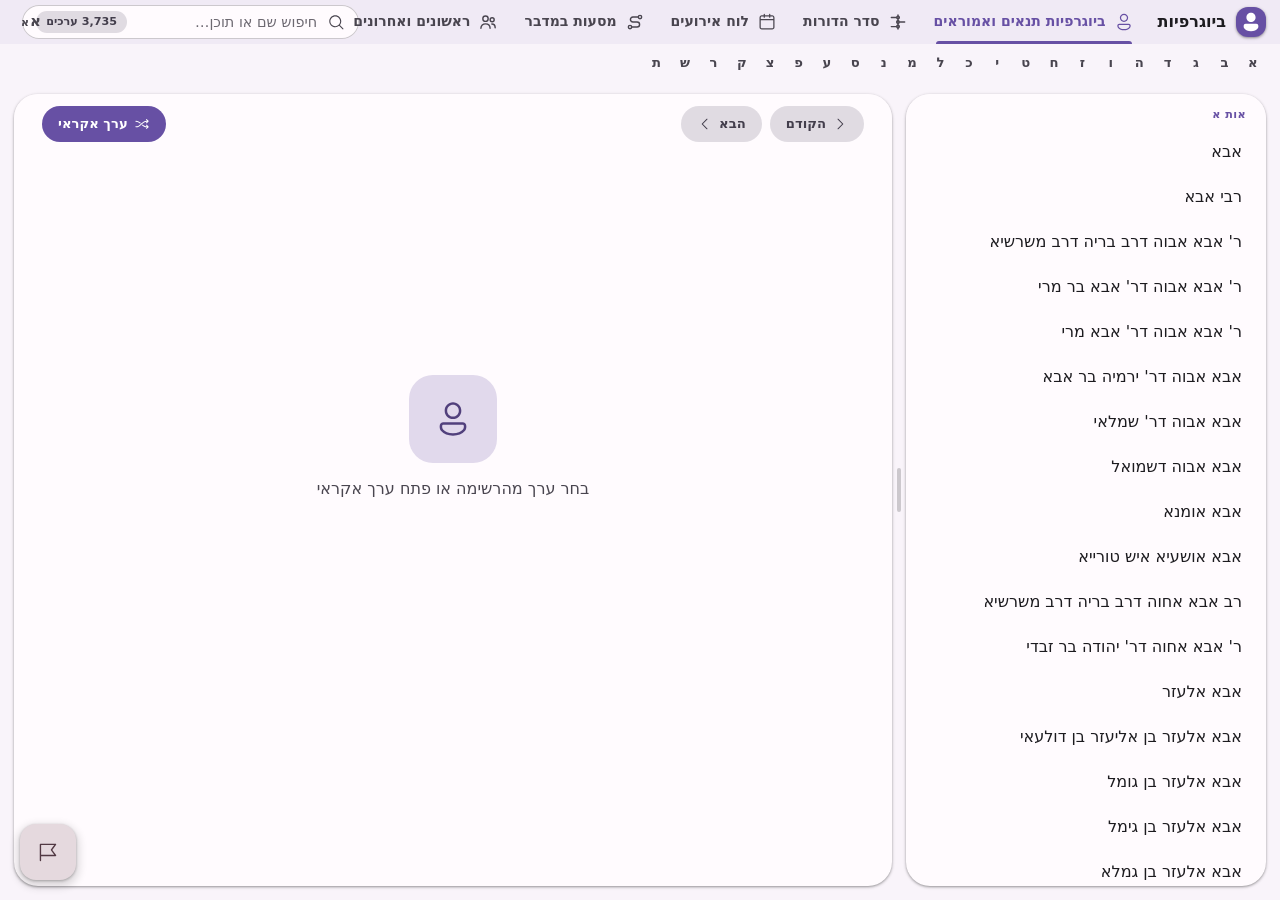
==== commit c0a126d0: "ביוגרפיות v2.3.4: אימות מחברי ספרים, גודל גופן לכל לשונית, אירועים חדשים ויומא דהילולא - שיוך ספרים " ====
--- a/src/index.html
+++ b/src/index.html
@@ -6,6 +6,7 @@
 <title>ביוגרפיות תנאים ואמוראים</title>
 <link rel="stylesheet" href="css/style.css" />
 <link rel="stylesheet" href="css/rabbis.css" />
+<link rel="stylesheet" href="css/rabbis-extra.css" />
 </head>
 <body>
 <div class="wrap">
@@ -73,17 +74,20 @@
         <div class="fp-hint" id="fpFontHint">אפשר להקליד שם של כל גופן שמותקן במחשב, או לבחור מהרשימה.</div>
       </div>
       <div class="fp-row">
-        <label class="fp-check"><input type="checkbox" id="fpHeadings" /> החל גם על הכותרות והממשק</label>
-      </div>
-      <div class="fp-row">
-        <label for="fpSize">גודל טקסט</label>
+        <label class="fp-check"><input type="checkbox" id="fpHeadings" /> החל את הגופן גם על הכותרות והממשק</label>
+      </div>
+      <div class="fp-row">
+        <label for="fpSize"><span>גודל טקסט</span> – <span id="fpTabName"></span></label>
         <div class="fp-size">
-          <input type="range" id="fpSize" min="14" max="30" step="1" />
-          <span class="fp-val" id="fpSizeVal"></span>
+          <button type="button" class="fp-step" id="fpSizeDec" aria-label="הקטן טקסט" title="הקטן טקסט">&minus;</button>
+          <input type="range" id="fpSize" min="12" max="30" step="1" aria-label="גודל טקסט" />
+          <button type="button" class="fp-step" id="fpSizeInc" aria-label="הגדל טקסט" title="הגדל טקסט">+</button>
+          <span class="fp-val" id="fpSizeVal" aria-live="polite"></span>
         </div>
-      </div>
-      <div class="fp-row">
-        <button class="fp-reset" id="fpReset">איפוס לברירת מחדל</button>
+        <div class="fp-hint">משפיע על תוכן הלשונית הנוכחית בלבד.</div>
+      </div>
+      <div class="fp-row">
+        <button class="fp-reset" id="fpReset">איפוס גודל הלשונית לברירת מחדל</button>
       </div>
     </div>
   </header>
--- a/src/css/style.css
+++ b/src/css/style.css
@@ -55,7 +55,8 @@
   --ui-font-def:'Rubik', system-ui, -apple-system, 'Segoe UI', 'Noto Sans Hebrew', sans-serif;
   --ui-font:var(--ui-font-def);
   --prayer-font:system-ui,-apple-system,'Segoe UI','Noto Sans Hebrew',sans-serif;
-  --fs:20px; --fs-ui:20px;
+  --fs:16px;      /* גודל טקסט התוכן — של הלשונית הפעילה (JS קובע לכל לשונית) */
+  --fs-ui:20px;   /* בסיס קבוע לממשק: סרגלים, ניווט, לשוניות, כפתורים — לא משתנה עם גודל הטקסט */
   --bar-h:44px;
   --ease:cubic-bezier(.2,0,0,1);
 }
@@ -134,7 +135,7 @@
   position:absolute; top:calc(var(--bar-h) + 2px); inset-inline-end:14px; z-index:30;
   width:272px; background:var(--c-sc-highest); color:var(--c-on-surface);
   border-radius:var(--r-lg); box-shadow:var(--sh3); padding:16px;
-  font-family:var(--ui-font); font-size:calc(var(--fs-ui) * .7); animation:rise .18s var(--ease);
+  font-family:var(--ui-font); font-size:14px; animation:rise .18s var(--ease);
 }
 .fontpanel[hidden]{display:none}
 .fontpanel .fp-row{display:flex; flex-direction:column; gap:6px; margin-bottom:14px}
@@ -156,9 +157,18 @@
 .fontpanel .fp-hint{font-size:.88em; color:var(--c-on-surface-var); line-height:1.4}
 .fontpanel .fp-check{display:flex; align-items:center; gap:8px; cursor:pointer; font-weight:600}
 .fontpanel .fp-check input{accent-color:var(--c-primary); width:18px; height:18px; cursor:pointer; margin:0}
-.fontpanel .fp-size{display:flex; align-items:center; gap:10px}
+.fontpanel .fp-size{display:flex; align-items:center; gap:8px}
+.fontpanel .fp-step{
+  flex:0 0 auto; width:40px; height:40px; padding:0; border:0; border-radius:50%; cursor:pointer;
+  font:inherit; font-size:22px; font-weight:700; line-height:1; display:inline-flex; align-items:center; justify-content:center;
+  background:var(--c-secondary-container); color:var(--c-on-secondary-container); transition:box-shadow .15s, filter .15s;
+}
+.fontpanel .fp-step:hover:not(:disabled){box-shadow:var(--sh1); filter:brightness(.97)}
+.fontpanel .fp-step:active:not(:disabled){filter:brightness(.92)}
+.fontpanel .fp-step:disabled{opacity:.38; cursor:default}
+.fontpanel .fp-size input[type=range]{min-width:0}
 .fontpanel input[type=range]{flex:1; accent-color:var(--c-primary)}
-.fontpanel .fp-val{min-width:42px; text-align:center; color:var(--c-on-surface-var)}
+.fontpanel .fp-val{min-width:40px; text-align:center; color:var(--c-on-surface-var)}
 
 /* ---- סרגל עליון: שורת אפליקציה + לשוניות ---- */
 .topbar{
@@ -224,7 +234,7 @@
 .tabs .tab.active::after{transform:scaleX(1)}
 
 /* ---- תצוגות נוספות (סדר הדורות / אירועים / מסעות) ---- */
-.seder-view{flex:1; min-height:0; overflow-y:auto; overflow-x:hidden; background:var(--c-sc-low); font-size:var(--fs-ui); scrollbar-width:thin}
+.seder-view{flex:1; min-height:0; overflow-y:auto; overflow-x:hidden; background:var(--c-sc-low); font-size:var(--fs); scrollbar-width:thin}
 .seder-view[hidden]{display:none}
 .main[hidden]{display:none}   /* גובר על .main{display:flex} */
 
@@ -239,7 +249,7 @@
 /* פריסה: ניווט בצד + תוכן */
 .seder-layout{display:flex; align-items:flex-start; padding:12px 14px 20px; gap:14px}
 .seder-view .sidenav{flex:0 0 232px; position:sticky; top:12px; align-self:flex-start;
-  max-height:calc(100vh - 150px); overflow-y:auto; padding:8px 4px; font-family:var(--ui-font); scrollbar-width:thin}
+  max-height:calc(100vh - 150px); overflow-y:auto; padding:8px 4px; font-family:var(--ui-font); font-size:var(--fs-ui); scrollbar-width:thin}
 .seder-view .sn-title{font-size:calc(var(--fs-ui) * .56); font-weight:600; letter-spacing:.3px; color:var(--c-on-surface-var); padding:6px 16px 8px}
 .seder-view .sn-item{display:block; width:100%; text-align:start; cursor:pointer; border:0;
   background:transparent; color:var(--c-on-surface-var); font:inherit; font-size:calc(var(--fs-ui) * .7); font-weight:500;
@@ -252,7 +262,7 @@
 
 /* כותרת תקופה + ציר זמן */
 .seder-view .period{position:sticky; top:0; z-index:3; display:flex; align-items:center; gap:12px;
-  font-family:var(--ui-font); font-weight:700; font-size:calc(var(--fs-ui) * .8); color:var(--c-primary);
+  font-family:var(--ui-font); font-weight:700; font-size:calc(var(--fs) * .95); color:var(--c-primary);
   background:var(--c-surface); padding:18px 2px 10px; margin-top:6px; overflow-wrap:anywhere}
 .seder-view .period::after{content:""; flex:1; height:2px; background:var(--c-outline-var); border-radius:2px}
 .seder-view .sanchor{height:0; overflow:hidden}
@@ -269,7 +279,7 @@
 .seder-view .body{flex:1; padding-top:5px; min-width:0}
 .seder-view .line{display:flex; align-items:center; gap:9px; flex-wrap:wrap}
 .seder-view .nm{font-weight:600}
-.seder-view .yr{font-family:var(--ui-font); font-size:calc(var(--fs-ui) * .62); font-weight:600; color:var(--c-on-secondary-container);
+.seder-view .yr{font-family:var(--ui-font); font-size:calc(var(--fs) * .72); font-weight:600; color:var(--c-on-secondary-container);
   background:var(--c-secondary-container); border:0; border-radius:var(--r-pill); padding:3px 12px;
   white-space:nowrap; letter-spacing:.3px; cursor:pointer; transition:box-shadow .15s, background .15s}
 .seder-view .yr:hover{box-shadow:var(--sh1); background:var(--c-primary); color:var(--c-on-primary)}
@@ -293,7 +303,7 @@
   transform:translateX(-110%); transition:transform .28s var(--ease); z-index:40; display:flex; flex-direction:column; overflow:hidden}
 .seder-view .drawer.open{transform:none}
 .seder-view .drawer-head{display:flex; align-items:center; gap:10px; padding:16px 18px 12px; font-family:var(--ui-font)}
-.seder-view .drawer-head .t{flex:1; font-weight:700; font-size:calc(var(--fs-ui) * .8)}
+.seder-view .drawer-head .t{flex:1; font-weight:700; font-size:calc(var(--fs) * .95)}
 .seder-view .drawer-head .t small{display:block; font-weight:400; color:var(--c-on-surface-var); font-size:.8em}
 .seder-view .drawer-close{cursor:pointer; border:0; background:transparent; color:var(--c-on-surface-var); display:inline-flex;
   width:36px; height:36px; align-items:center; justify-content:center; border-radius:50%}
@@ -305,19 +315,19 @@
 .seder-view .d-ic svg{display:block}
 .seder-view .d-nm{flex:1; font-weight:600}
 .seder-view .d-nm small{font-weight:400; color:var(--c-on-surface-var)}
-.seder-view .d-yr{font-family:var(--ui-font); font-size:calc(var(--fs-ui) * .6); font-weight:600; color:var(--c-primary)}
+.seder-view .d-yr{font-family:var(--ui-font); font-size:calc(var(--fs) * .7); font-weight:600; color:var(--c-primary)}
 
 /* ---- לוח אירועים / מסעות ---- */
 .events-view .evdesc{font-size:.92em; margin-top:3px; color:var(--c-on-surface)}
 .events-view .evsrc{color:var(--c-on-surface-var); font-size:.9em}
-.seder-view .prsh{font-family:var(--ui-font); font-size:calc(var(--fs-ui) * .58); font-weight:600; color:var(--c-on-tertiary-container);
+.seder-view .prsh{font-family:var(--ui-font); font-size:calc(var(--fs) * .68); font-weight:600; color:var(--c-on-tertiary-container);
   background:var(--c-tertiary-container); border:0; border-radius:var(--r-pill); padding:3px 11px; white-space:nowrap; margin-inline-start:4px; cursor:pointer;
   transition:box-shadow .15s}
 .seder-view .prsh:hover{box-shadow:var(--sh1)}
 .masaot-view .item{cursor:pointer}
 .masaot-view .mnum{display:inline-flex; align-items:center; justify-content:center; min-width:24px; height:24px;
   padding:0 7px; border-radius:var(--r-pill); background:var(--c-primary); color:var(--c-on-primary);
-  font-family:var(--ui-font); font-size:calc(var(--fs-ui) * .58); font-weight:700; margin-inline-end:8px}
+  font-family:var(--ui-font); font-size:calc(var(--fs) * .68); font-weight:700; margin-inline-end:8px}
 .masaot-view .mref{color:var(--c-on-surface-var); font-size:.9em}
 
 /* ---- סרגל אותיות אופקי ---- */
@@ -336,7 +346,7 @@
 .list .letter{
   position:sticky; top:0; z-index:2; font-family:var(--ui-font);
   background:color-mix(in srgb, var(--c-surface) 92%, transparent); backdrop-filter:blur(6px);
-  color:var(--c-primary); font-size:calc(var(--fs-ui) * .6); font-weight:700; padding:12px 20px 6px; letter-spacing:.4px;
+  color:var(--c-primary); font-size:calc(var(--fs) * .7); font-weight:700; padding:12px 20px 6px; letter-spacing:.4px;
 }
 .row{
   display:flex; align-items:center; gap:8px; min-height:44px;
@@ -378,7 +388,7 @@
 .detail-ic svg{display:block}
 .detail-head-t{min-width:0}
 .detail-name{font-size:1.6em; line-height:1.25; font-weight:700; color:var(--c-on-surface); margin:0}
-.detail-sub{font-size:calc(var(--fs-ui) * .66); color:var(--c-on-surface-var); margin-top:4px; font-family:var(--ui-font)}
+.detail-sub{font-size:calc(var(--fs) * .76); color:var(--c-on-surface-var); margin-top:4px; font-family:var(--ui-font)}
 .placeholder{height:60vh; display:flex; align-items:center; justify-content:center; flex-direction:column; gap:14px;
   color:var(--c-on-surface-var); text-align:center; font-family:var(--ui-font); font-size:calc(var(--fs-ui) * .8)}
 .placeholder .big{width:88px; height:88px; border-radius:var(--r-xl); display:flex; align-items:center; justify-content:center;
@@ -387,11 +397,11 @@
 .body{font-size:1.02em; line-height:1.75}
 
 /* ---- העשרה ---- */
-.meta-chips{display:flex; flex-wrap:wrap; gap:8px; margin:2px 0 14px; font-family:var(--ui-font); font-size:var(--fs-ui)}
-.meta-chip{font-size:.62em; font-weight:600; border-radius:var(--r-sm); padding:6px 14px;
+.meta-chips{display:flex; flex-wrap:wrap; gap:8px; margin:2px 0 14px; font-family:var(--ui-font); font-size:var(--fs)}
+.meta-chip{font-size:.72em; font-weight:600; border-radius:var(--r-sm); padding:6px 14px;
   background:var(--c-sc-high); color:var(--c-on-surface); box-shadow:inset 0 0 0 1px var(--c-outline-var)}
 .meta-chip.type{background:var(--c-primary-container); color:var(--c-on-primary-container); box-shadow:none}
-.meta-cite{font-family:var(--ui-font); font-size:calc(var(--fs-ui) * .62); color:var(--c-on-surface-var); margin:-4px 0 16px}
+.meta-cite{font-family:var(--ui-font); font-size:calc(var(--fs) * .72); color:var(--c-on-surface-var); margin:-4px 0 16px}
 .meta-cite b{color:var(--c-primary)}
 .meta-fact{display:flex; gap:12px; align-items:flex-start; background:var(--c-tertiary-container); color:var(--c-on-tertiary-container);
   border-radius:var(--r-lg); padding:14px 16px; margin:0 0 18px; font-size:.92em}
--- a/src/css/rabbis.css
+++ b/src/css/rabbis.css
@@ -181,6 +181,8 @@
   border-bottom:1px solid var(--c-outline-var); font-size:calc(var(--fs-ui) * .62); color:var(--c-on-surface-var)}
 .rb-lh .lh-t{font-weight:600; min-width:0; overflow:hidden; text-overflow:ellipsis; white-space:nowrap}
 .rb-lh .lh-n{font-weight:700; color:var(--c-on-secondary-container); background:var(--c-secondary-container); border-radius:var(--r-pill); padding:1px 10px}
+/* תוכן הלשונית (רשימה + כרטיס) — גודל הטקסט של המשתמש; הסרגלים נשארים ב-fs-ui */
+.rb-lp, .rb-dp{font-size:var(--fs)}
 .rb-scroll{flex:1; overflow-y:auto; overflow-x:hidden; scrollbar-width:thin; padding:6px 0}
 .rb-dp{flex:1; min-width:0; overflow-y:auto; background:var(--c-surface); border-radius:var(--r-xl); box-shadow:var(--sh1); scrollbar-width:thin}
 .rb-row{font-size:.92em; animation:rise .25s var(--ease) both}
@@ -211,7 +213,7 @@
 .rb-life .bar i.e1{background:var(--e1)} .rb-life .bar i.e2{background:var(--e2)} .rb-life .bar i.e3{background:var(--e3)}
 .rb-life .bar i.e4{background:var(--e4)} .rb-life .bar i.e5{background:var(--e5)} .rb-life .bar i.e6{background:var(--e6)}
 .rb-life .bar b{position:absolute; top:0; bottom:0; min-width:6px; border-radius:var(--r-pill); background:var(--c-on-surface); box-shadow:0 0 0 2px var(--c-surface)}
-.rb-life .ends{display:flex; justify-content:space-between; font-size:calc(var(--fs-ui) * .5); color:var(--c-on-surface-var); margin-top:3px; direction:rtl}
+.rb-life .ends{display:flex; justify-content:space-between; font-size:calc(var(--fs) * .62); color:var(--c-on-surface-var); margin-top:3px; direction:rtl}
 .rb-facts{margin:0 0 14px; padding:6px 18px; background:var(--c-sc-low); border-radius:var(--r-lg)}
 .rb-f{display:flex; gap:14px; padding:9px 0; font-size:.92em}
 .rb-f + .rb-f{border-top:1px solid var(--c-outline-var)}
--- a/src/css/rabbis-extra.css
+++ b/src/css/rabbis-extra.css
@@ -0,0 +1,61 @@
+/* ===========================================================================
+ *  rabbis-extra.css — חלונית בחירת ספר + מצב "ישיבות". צבעים רק ממשתני theme.
+ * ========================================================================= */
+
+/* ---- חלונית: בחירת הספר הנכון ---- */
+.rb-dlg-ov{position:fixed; inset:0; z-index:70; display:flex; align-items:center; justify-content:center; padding:20px;
+  background:color-mix(in srgb, var(--c-scrim) 36%, transparent); direction:rtl; font-family:var(--ui-font)}
+.rb-dlg{width:100%; max-width:480px; max-height:calc(100vh - 40px); display:flex; flex-direction:column; outline:0;
+  background:var(--c-sc-highest); color:var(--c-on-surface); border-radius:28px; box-shadow:var(--sh3);
+  animation:reportIn .22s var(--ease)}
+.rb-dlg-h{display:flex; align-items:center; gap:10px; padding:20px 24px 8px; flex:0 0 auto}
+.rb-dlg-t{flex:1; min-width:0; font-weight:600; font-size:calc(var(--fs-ui) * .9)}
+.rb-dlg-x{flex:0 0 auto; cursor:pointer; border:0; background:transparent; color:var(--c-on-surface-var); display:inline-flex;
+  width:36px; height:36px; align-items:center; justify-content:center; border-radius:50%; transition:background .12s}
+.rb-dlg-x:hover{background:var(--hover)}
+.rb-dlg-x:focus-visible, .rb-dlg-c:focus-visible{outline:2px solid var(--c-primary); outline-offset:2px}
+.rb-dlg-x svg{display:block}
+.rb-dlg-body{padding:0 24px 6px; overflow-y:auto; min-height:0; scrollbar-width:thin}
+.rb-dlg-q{display:inline-block; max-width:100%; margin:0 0 8px; padding:4px 12px; border-radius:var(--r-pill); overflow-wrap:anywhere;
+  background:var(--c-secondary-container); color:var(--c-on-secondary-container); font-weight:600; font-size:calc(var(--fs-ui) * .7)}
+.rb-dlg-note{font-size:calc(var(--fs-ui) * .6); color:var(--c-on-surface-var); margin:0 0 12px; line-height:1.5}
+.rb-dlg-list{list-style:none; margin:0; padding:0; display:flex; flex-direction:column; gap:8px}
+.rb-dlg-c{font:inherit; width:100%; cursor:pointer; text-align:start; color:var(--c-on-surface); display:flex; align-items:center; gap:12px;
+  background:var(--c-surface); border:0; box-shadow:inset 0 0 0 1px var(--c-outline-var); border-radius:var(--r-md); padding:10px 14px;
+  transition:background .15s, box-shadow .15s}
+.rb-dlg-c:hover{background:var(--c-secondary-container); box-shadow:none}
+.rb-dlg-ic{flex:0 0 auto; display:inline-flex; color:var(--c-primary)}
+.rb-dlg-ic svg{display:block}
+.rb-dlg-ct{display:flex; flex-direction:column; gap:2px; min-width:0}
+.rb-dlg-bt{font-weight:600; font-size:calc(var(--fs-ui) * .72); overflow-wrap:anywhere}
+.rb-dlg-bp{font-size:calc(var(--fs-ui) * .56); color:var(--c-on-surface-var); overflow-wrap:anywhere}
+.rb-dlg-f{display:flex; justify-content:flex-end; padding:14px 24px 20px; flex:0 0 auto}
+@media(max-width:720px){
+  .rb-dlg-ov{padding:12px; align-items:flex-end}
+  .rb-dlg{max-height:calc(100vh - 24px); border-radius:24px}
+  .rb-dlg-h{padding:16px 18px 6px}
+  .rb-dlg-body{padding:0 18px 4px}
+  .rb-dlg-f{padding:12px 18px 16px}
+}
+@media (prefers-reduced-motion:reduce){.rb-dlg{animation:none}}
+
+/* ---- מצב ישיבות ---- */
+.rb-m-ys .rb-bio, .rb-m-ys .rb-prog{display:none}
+.rb-ysf{flex:0 0 auto; font-size:.72em; font-weight:500; color:var(--c-on-surface-var); white-space:nowrap}
+.row.active .rb-ysf{color:inherit; opacity:.8}
+.rb-ul{margin:0; padding:0 20px 0 0; display:flex; flex-direction:column; gap:6px; line-height:1.6}
+.rb-ul li::marker{color:var(--c-primary)}
+@media(max-width:720px){
+  .rb-seg .rb-mode{padding:0 10px; gap:4px}
+}
+
+/* ---- חלונית בחירה: מחבר והתאמה לרב ---- */
+.rb-dlg-warn{margin:0 0 8px; padding:8px 12px; border-radius:var(--r-md); line-height:1.5; font-size:calc(var(--fs-ui) * .62);
+  background:var(--c-error-container); color:var(--c-on-error-container)}
+.rb-dlg-warn bdi{font-weight:700}
+.rb-dlg-au{font-size:calc(var(--fs-ui) * .56); color:var(--c-on-surface-var); overflow-wrap:anywhere}
+.rb-dlg-au bdi{font-weight:600}
+.rb-dlg-badge{display:inline-block; padding:0 8px; margin-inline-end:4px; border-radius:var(--r-pill); font-weight:700;
+  background:var(--c-primary-container); color:var(--c-on-primary-container)}
+.rb-dlg-c.is-match{box-shadow:inset 0 0 0 2px var(--c-primary)}
+.rb-dlg-c.is-match:hover{box-shadow:inset 0 0 0 2px var(--c-primary)}
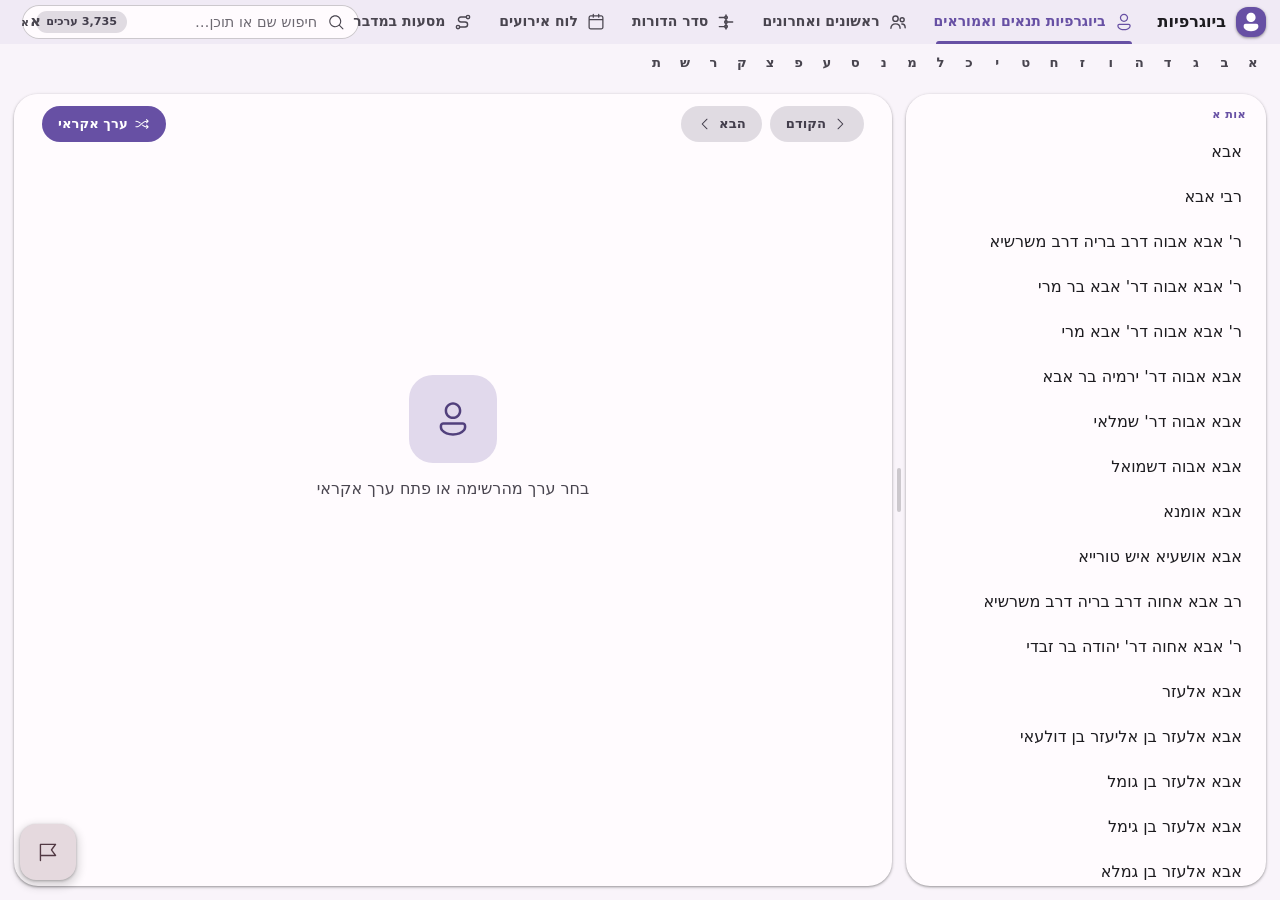
==== commit d9ddd542: "שינוי סדר החלונות" ====
--- a/src/index.html
+++ b/src/index.html
@@ -49,10 +49,10 @@
     </div>
     <div class="tabs" id="tabs" role="tablist">
       <button class="tab active" type="button" role="tab" data-tab="bio"><span class="tab-ic" data-ic="person"></span><span>ביוגרפיות תנאים ואמוראים</span></button>
+	  <button class="tab" type="button" role="tab" data-tab="rb"><span class="tab-ic" data-ic="people"></span><span>ראשונים ואחרונים</span></button>
       <button class="tab" type="button" role="tab" data-tab="seder"><span class="tab-ic" data-ic="timeline"></span><span>סדר הדורות</span></button>
       <button class="tab" type="button" role="tab" data-tab="events"><span class="tab-ic" data-ic="calendar"></span><span>לוח אירועים</span></button>
       <button class="tab" type="button" role="tab" data-tab="masaot"><span class="tab-ic" data-ic="route"></span><span>מסעות במדבר</span></button>
-      <button class="tab" type="button" role="tab" data-tab="rb"><span class="tab-ic" data-ic="people"></span><span>ראשונים ואחרונים</span></button>
     </div>
     <div class="fontpanel" id="fontPanel" hidden>
       <div class="fp-row">
